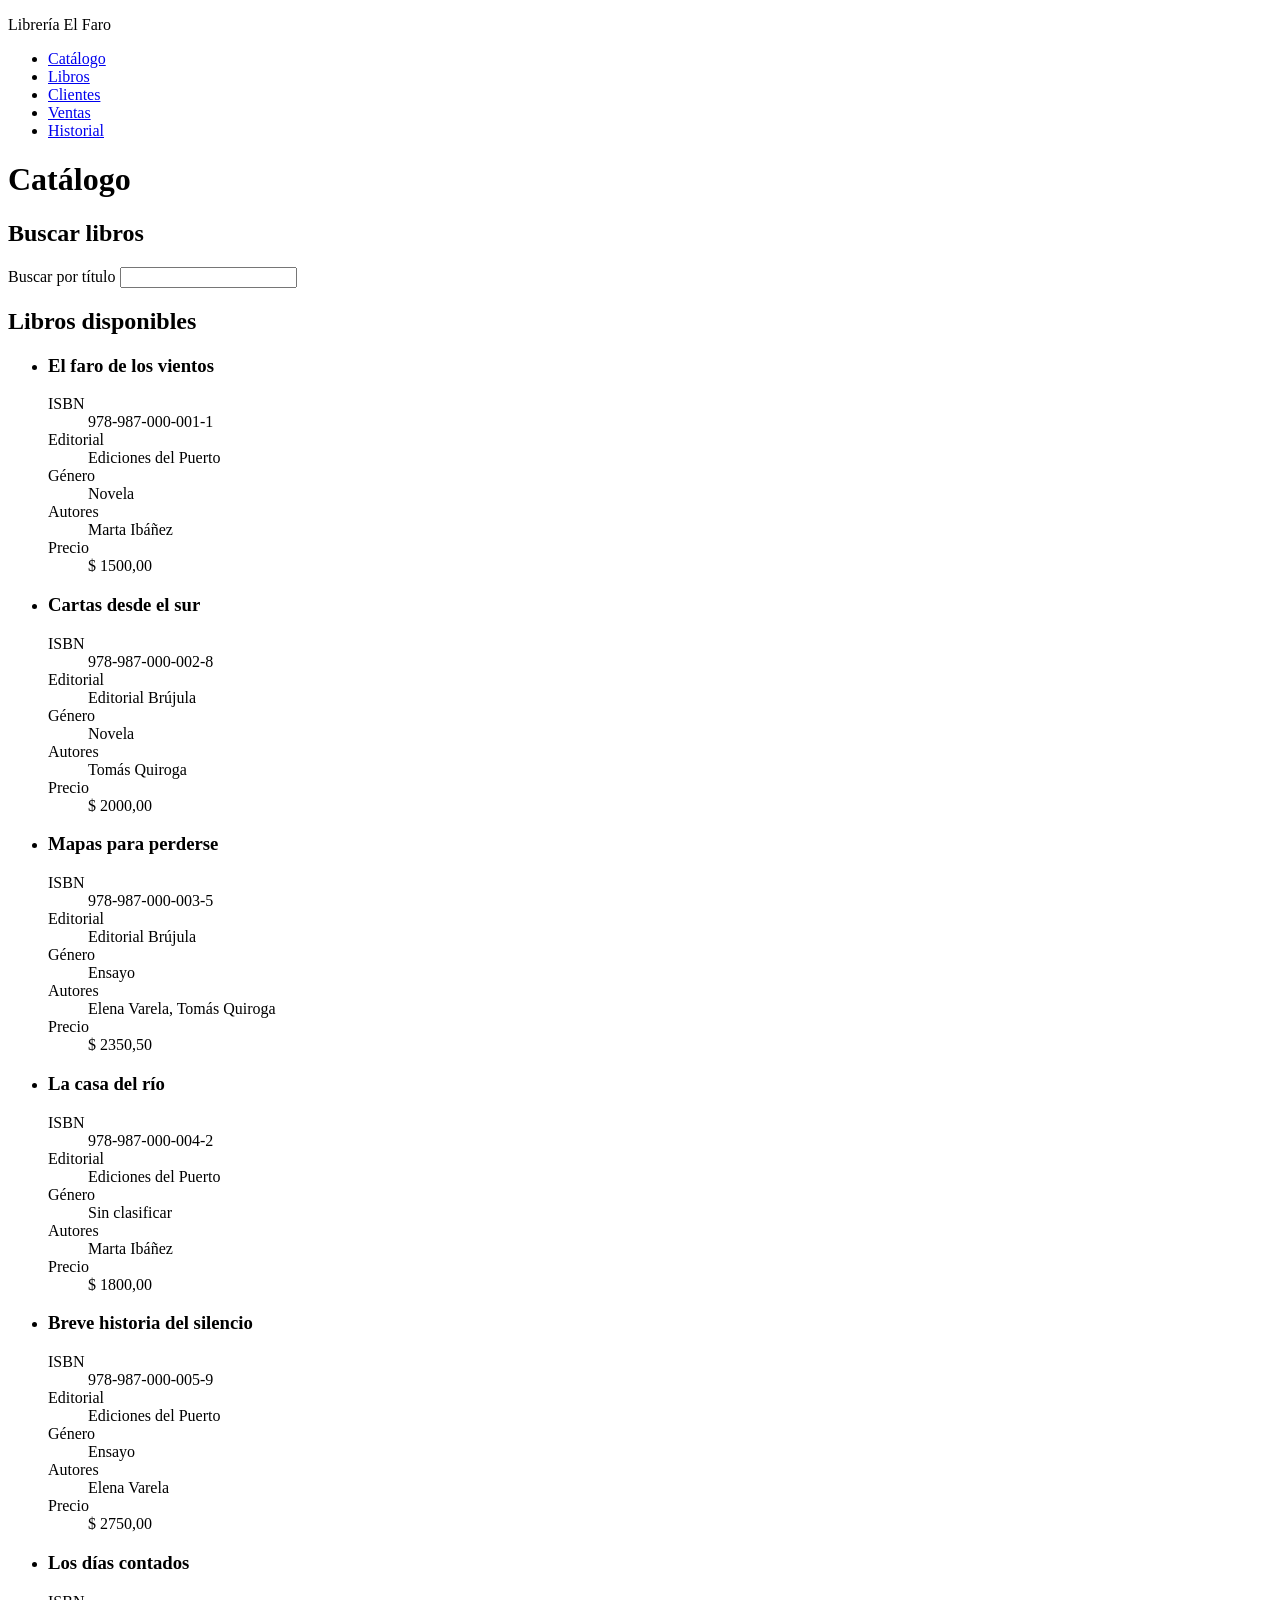
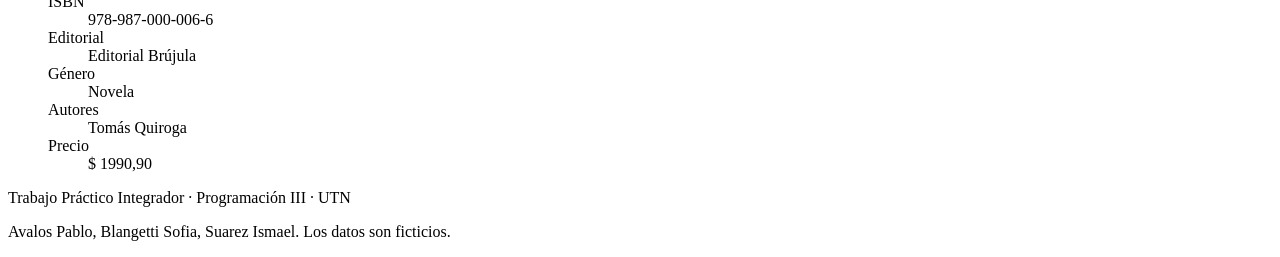
==== index.html @ a5aa433a "feat: add page structure and HTML views Five pages (catalog, books, clients, sales, history) with sh" ====
<!DOCTYPE html>
<html lang="es">
<head>
  <meta charset="utf-8">
  <meta name="viewport" content="width=device-width, initial-scale=1">
  <title>Catálogo · Librería El Faro</title>
  <link rel="stylesheet" href="css/base.css">
  <link rel="stylesheet" href="css/disposicion.css">
  <link rel="stylesheet" href="css/componentes.css">
  <script src="js/paginas/catalogo.js" defer></script>
</head>
<body>
  <header class="encabezado">
    <p class="encabezado__nombre">Librería El Faro</p>
    <nav class="navegacion" aria-label="Principal">
      <ul class="navegacion__lista">
        <li><a class="navegacion__enlace" href="index.html" aria-current="page">Catálogo</a></li>
        <li><a class="navegacion__enlace" href="libros.html">Libros</a></li>
        <li><a class="navegacion__enlace" href="clientes.html">Clientes</a></li>
        <li><a class="navegacion__enlace" href="ventas.html">Ventas</a></li>
        <li><a class="navegacion__enlace" href="historial.html">Historial</a></li>
      </ul>
    </nav>
  </header>

  <main class="contenido">
    <h1>Catálogo</h1>

    <section class="seccion" aria-labelledby="titulo-busqueda">
      <h2 id="titulo-busqueda">Buscar libros</h2>
      <form id="form-busqueda" class="formulario" role="search">
        <div class="campo">
          <label class="campo__etiqueta" for="busqueda-titulo">Buscar por título</label>
          <input class="campo__control" type="search" id="busqueda-titulo" name="titulo" autocomplete="off">
        </div>
      </form>
    </section>

    <section class="seccion" aria-labelledby="titulo-listado">
      <h2 id="titulo-listado">Libros disponibles</h2>

      <p id="catalogo-vacio" class="mensaje mensaje--vacio" hidden>No hay libros registrados en el catálogo.</p>
      <p id="catalogo-sin-resultados" class="mensaje mensaje--vacio" role="status" hidden>No se encontraron libros cuyo título coincida con la búsqueda.</p>

      <ul id="lista-catalogo" class="lista-tarjetas">
        <li>
          <article class="tarjeta">
            <h3 class="tarjeta__titulo" data-campo="titulo">El faro de los vientos</h3>
            <dl class="tarjeta__datos">
              <div class="tarjeta__dato"><dt>ISBN</dt><dd data-campo="isbn">978-987-000-001-1</dd></div>
              <div class="tarjeta__dato"><dt>Editorial</dt><dd data-campo="editorial">Ediciones del Puerto</dd></div>
              <div class="tarjeta__dato"><dt>Género</dt><dd data-campo="genero">Novela</dd></div>
              <div class="tarjeta__dato"><dt>Autores</dt><dd data-campo="autores">Marta Ibáñez</dd></div>
              <div class="tarjeta__dato"><dt>Precio</dt><dd data-campo="precio">$ 1500,00</dd></div>
            </dl>
          </article>
        </li>
        <li>
          <article class="tarjeta">
            <h3 class="tarjeta__titulo" data-campo="titulo">Cartas desde el sur</h3>
            <dl class="tarjeta__datos">
              <div class="tarjeta__dato"><dt>ISBN</dt><dd data-campo="isbn">978-987-000-002-8</dd></div>
              <div class="tarjeta__dato"><dt>Editorial</dt><dd data-campo="editorial">Editorial Brújula</dd></div>
              <div class="tarjeta__dato"><dt>Género</dt><dd data-campo="genero">Novela</dd></div>
              <div class="tarjeta__dato"><dt>Autores</dt><dd data-campo="autores">Tomás Quiroga</dd></div>
              <div class="tarjeta__dato"><dt>Precio</dt><dd data-campo="precio">$ 2000,00</dd></div>
            </dl>
          </article>
        </li>
        <li>
          <article class="tarjeta">
            <h3 class="tarjeta__titulo" data-campo="titulo">Mapas para perderse</h3>
            <dl class="tarjeta__datos">
              <div class="tarjeta__dato"><dt>ISBN</dt><dd data-campo="isbn">978-987-000-003-5</dd></div>
              <div class="tarjeta__dato"><dt>Editorial</dt><dd data-campo="editorial">Editorial Brújula</dd></div>
              <div class="tarjeta__dato"><dt>Género</dt><dd data-campo="genero">Ensayo</dd></div>
              <div class="tarjeta__dato"><dt>Autores</dt><dd data-campo="autores">Elena Varela, Tomás Quiroga</dd></div>
              <div class="tarjeta__dato"><dt>Precio</dt><dd data-campo="precio">$ 2350,50</dd></div>
            </dl>
          </article>
        </li>
        <li>
          <article class="tarjeta">
            <h3 class="tarjeta__titulo" data-campo="titulo">La casa del río</h3>
            <dl class="tarjeta__datos">
              <div class="tarjeta__dato"><dt>ISBN</dt><dd data-campo="isbn">978-987-000-004-2</dd></div>
              <div class="tarjeta__dato"><dt>Editorial</dt><dd data-campo="editorial">Ediciones del Puerto</dd></div>
              <div class="tarjeta__dato"><dt>Género</dt><dd data-campo="genero">Sin clasificar</dd></div>
              <div class="tarjeta__dato"><dt>Autores</dt><dd data-campo="autores">Marta Ibáñez</dd></div>
              <div class="tarjeta__dato"><dt>Precio</dt><dd data-campo="precio">$ 1800,00</dd></div>
            </dl>
          </article>
        </li>
        <li>
          <article class="tarjeta">
            <h3 class="tarjeta__titulo" data-campo="titulo">Breve historia del silencio</h3>
            <dl class="tarjeta__datos">
              <div class="tarjeta__dato"><dt>ISBN</dt><dd data-campo="isbn">978-987-000-005-9</dd></div>
              <div class="tarjeta__dato"><dt>Editorial</dt><dd data-campo="editorial">Ediciones del Puerto</dd></div>
              <div class="tarjeta__dato"><dt>Género</dt><dd data-campo="genero">Ensayo</dd></div>
              <div class="tarjeta__dato"><dt>Autores</dt><dd data-campo="autores">Elena Varela</dd></div>
              <div class="tarjeta__dato"><dt>Precio</dt><dd data-campo="precio">$ 2750,00</dd></div>
            </dl>
          </article>
        </li>
        <li>
          <article class="tarjeta">
            <h3 class="tarjeta__titulo" data-campo="titulo">Los días contados</h3>
            <dl class="tarjeta__datos">
              <div class="tarjeta__dato"><dt>ISBN</dt><dd data-campo="isbn">978-987-000-006-6</dd></div>
              <div class="tarjeta__dato"><dt>Editorial</dt><dd data-campo="editorial">Editorial Brújula</dd></div>
              <div class="tarjeta__dato"><dt>Género</dt><dd data-campo="genero">Novela</dd></div>
              <div class="tarjeta__dato"><dt>Autores</dt><dd data-campo="autores">Tomás Quiroga</dd></div>
              <div class="tarjeta__dato"><dt>Precio</dt><dd data-campo="precio">$ 1990,90</dd></div>
            </dl>
          </article>
        </li>
      </ul>
    </section>

    <template id="plantilla-tarjeta-libro">
      <li>
        <article class="tarjeta">
          <h3 class="tarjeta__titulo" data-campo="titulo"></h3>
          <dl class="tarjeta__datos">
            <div class="tarjeta__dato"><dt>ISBN</dt><dd data-campo="isbn"></dd></div>
            <div class="tarjeta__dato"><dt>Editorial</dt><dd data-campo="editorial"></dd></div>
            <div class="tarjeta__dato"><dt>Género</dt><dd data-campo="genero"></dd></div>
            <div class="tarjeta__dato"><dt>Autores</dt><dd data-campo="autores"></dd></div>
            <div class="tarjeta__dato"><dt>Precio</dt><dd data-campo="precio"></dd></div>
          </dl>
        </article>
      </li>
    </template>
  </main>

  <footer class="pie">
    <p>Trabajo Práctico Integrador · Programación III · UTN</p>
    <p>Avalos Pablo, Blangetti Sofia, Suarez Ismael. Los datos son ficticios.</p>
  </footer>
</body>
</html>
---- css/base.css ----
/* Variables, tipografía, reinicio mínimo y foco. Contenido a cargo del change presentacion-css-y-uso-adaptable. */
---- css/disposicion.css ----
/* Encabezado, navegación y grillas. Contenido a cargo del change presentacion-css-y-uso-adaptable. */
---- css/componentes.css ----
/* Tarjetas, formularios, botones, tablas y mensajes. Contenido a cargo del change presentacion-css-y-uso-adaptable. */
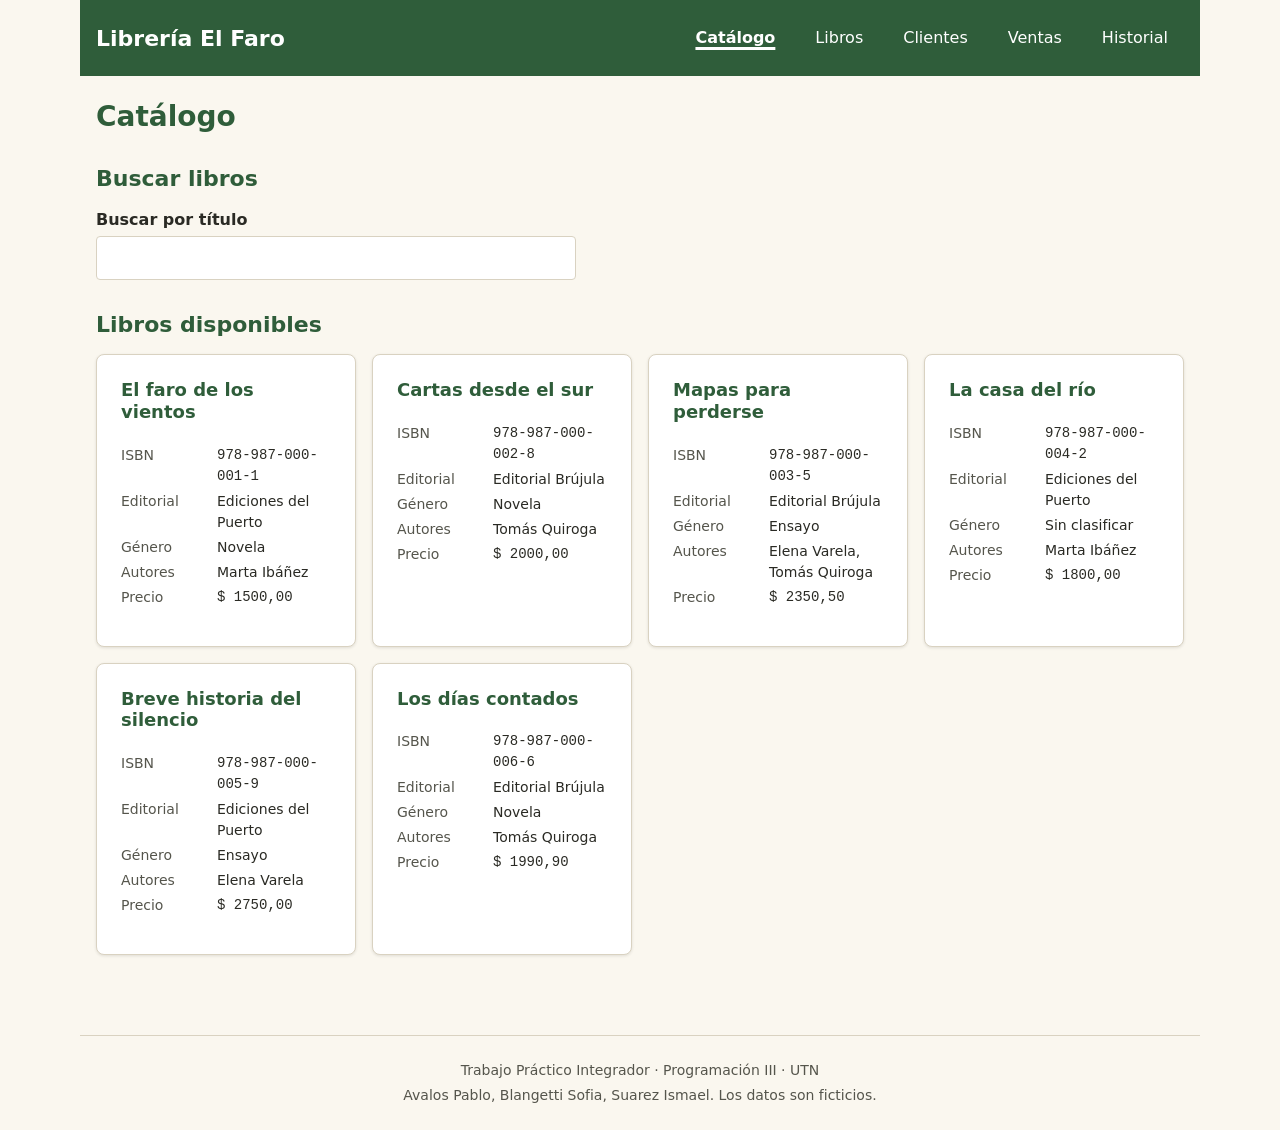
==== commit fbbb7fe6: "punto 3" ====
--- a/index.html
+++ b/index.html
@@ -7,6 +7,11 @@
   <link rel="stylesheet" href="css/base.css">
   <link rel="stylesheet" href="css/disposicion.css">
   <link rel="stylesheet" href="css/componentes.css">
+  <script src="js/datos/datos-iniciales.js" defer></script>
+  <script src="js/logica/texto.js" defer></script>
+  <script src="js/logica/catalogo.js" defer></script>
+  <script src="js/almacen.js" defer></script>
+  <script src="js/interfaz.js" defer></script>
   <script src="js/paginas/catalogo.js" defer></script>
 </head>
 <body>
--- a/css/base.css
+++ b/css/base.css
@@ -1 +1,110 @@
-/* Variables, tipografía, reinicio mínimo y foco. Contenido a cargo del change presentacion-css-y-uso-adaptable. */
+/* Base: variables del sistema visual, reinicio mínimo y foco visible.
+   Change presentacion-css-y-uso-adaptable (design D1, D2, D3, D6, D7).
+   Es la única hoja que declara colores con valores sueltos; las demás solo usan var(--...). */
+
+/* D1 y D3 — identidad visual declarada una sola vez */
+:root {
+  /* Paleta «verde biblioteca + crema», solo modo claro */
+  --color-fondo: #faf7ef;
+  --color-superficie: #ffffff;
+  --color-texto: #2a2a24;
+  --color-texto-suave: #55554c;
+  --color-primario: #2f5d3a;
+  --color-primario-oscuro: #24492f;
+  --color-primario-claro: #e7f0e8;
+  --color-acento: #8f6210;
+  --color-acento-claro: #f4d58d;
+  --color-error: #93201a;
+  --color-error-fondo: #f7e8e6;
+  --color-borde: #d9d2c1;
+  --color-texto-inverso: #ffffff;
+  --color-fondo-alterno: #f2ecdc;
+
+  /* D2 — tipografía del sistema (sin @font-face ni archivos de fuente) */
+  --fuente-sans: system-ui, "Segoe UI", Roboto, Arial, sans-serif;
+  --fuente-mono: ui-monospace, "Cascadia Mono", Consolas, "Courier New", monospace;
+
+  /* Escala tipográfica (rem, base 16 px) */
+  --tamano-texto-pequeno: 0.875rem;
+  --tamano-cuerpo: 1rem;
+  --tamano-destacado: 1.125rem;
+  --tamano-titulo: 1.375rem;
+  --tamano-titulo-principal: 1.75rem;
+  --interlineado-cuerpo: 1.5;
+  --interlineado-titulos: 1.2;
+
+  /* Espaciado (base 4 px) */
+  --espacio-1: 0.25rem;
+  --espacio-2: 0.5rem;
+  --espacio-3: 1rem;
+  --espacio-4: 1.5rem;
+  --espacio-5: 2rem;
+  --espacio-6: 3rem;
+
+  /* Radios, sombra y medidas */
+  --radio: 0.5rem;
+  --radio-sm: 0.25rem;
+  --sombra: 0 1px 3px rgba(42, 42, 36, 0.12);
+  --ancho-maximo: 70rem;
+  --ancho-control-maximo: 30rem;
+  --alto-tactil: 2.75rem;
+  --grosor-trazo: 0.25rem;
+}
+
+/* Reinicio mínimo (design D2 y tarea 1.2) */
+*,
+*::before,
+*::after {
+  box-sizing: border-box;
+}
+
+body {
+  margin: 0;
+  min-height: 100vh;
+  display: flex;
+  flex-direction: column;
+  background-color: var(--color-fondo);
+  color: var(--color-texto);
+  font-family: var(--fuente-sans);
+  font-size: var(--tamano-cuerpo);
+  line-height: var(--interlineado-cuerpo);
+}
+
+h1,
+h2,
+h3,
+p {
+  margin: 0;
+}
+
+img {
+  display: block;
+  max-width: 100%;
+  height: auto;
+}
+
+/* D6 — hidden es el único mecanismo de mostrar/ocultar y ningún display de componente lo anula */
+[hidden] {
+  display: none !important;
+}
+
+/* D7 — foco visible en todo control; dorado sobre fondos claros y dorado claro sobre el verde del encabezado */
+:focus-visible {
+  outline: 0.1875rem solid var(--color-acento);
+  outline-offset: 0.125rem;
+}
+
+.encabezado :focus-visible {
+  outline-color: var(--color-acento-claro);
+}
+
+/* D7 — las transiciones de hover son el único movimiento del CSS */
+@media (prefers-reduced-motion: reduce) {
+
+  *,
+  *::before,
+  *::after {
+    transition: none !important;
+    animation: none !important;
+  }
+}
--- a/css/disposicion.css
+++ b/css/disposicion.css
@@ -1 +1,124 @@
-/* Encabezado, navegación y grillas. Contenido a cargo del change presentacion-css-y-uso-adaptable. */
+/* Disposición: encabezado, navegación, grillas y cortes.
+   Change presentacion-css-y-uso-adaptable (design D4, D5, D10).
+   Mobile-first: la base es el diseño a 320 px; un solo corte en 48em (768 px).
+   Sin la propiedad order en ningún elemento enfocable (D5, RN-UI-12). */
+
+/* D5 — encabezado: flexbox en columna a 320 px, en fila desde 48em */
+.encabezado {
+  display: flex;
+  flex-direction: column;
+  gap: var(--espacio-2);
+  width: 100%;
+  max-width: var(--ancho-maximo);
+  margin-inline: auto;
+  padding: var(--espacio-3);
+  background-color: var(--color-primario);
+  color: var(--color-texto-inverso);
+}
+
+.encabezado__nombre {
+  margin: 0;
+  font-size: var(--tamano-titulo);
+  font-weight: 700;
+}
+
+/* D5 — navegación: flex-wrap con gap; los cinco enlaces se reparten en una o dos líneas */
+.navegacion__lista {
+  display: flex;
+  flex-wrap: wrap;
+  gap: var(--espacio-1) var(--espacio-2);
+  margin: 0;
+  padding: 0;
+  list-style: none;
+}
+
+.navegacion__enlace {
+  display: inline-flex;
+  align-items: center;
+  min-height: var(--alto-tactil);
+  padding: var(--espacio-1) var(--espacio-3);
+  border-radius: var(--radio-sm);
+  color: var(--color-texto-inverso);
+  text-decoration: none;
+  transition: background-color 0.15s ease;
+}
+
+.navegacion__enlace:hover {
+  background-color: var(--color-primario-oscuro);
+}
+
+/* La página actual se distingue también sin color: subrayado grueso y negrita (tarea 2.2) */
+.navegacion__enlace[aria-current="page"] {
+  font-weight: 700;
+  text-decoration: underline;
+  text-decoration-thickness: 0.1875rem;
+  text-underline-offset: 0.25rem;
+}
+
+/* D4 — contenido fluido con ancho máximo centrado; padding lateral para 320 px */
+.contenido {
+  flex: 1;
+  min-width: 0;
+  width: 100%;
+  max-width: var(--ancho-maximo);
+  margin-inline: auto;
+  padding: var(--espacio-4) var(--espacio-3) var(--espacio-6);
+}
+
+.seccion {
+  margin-block: var(--espacio-5);
+}
+
+.contenido > h1 {
+  margin-block-end: var(--espacio-4);
+  font-size: var(--tamano-titulo-principal);
+  line-height: var(--interlineado-titulos);
+  color: var(--color-primario);
+}
+
+.seccion > h2 {
+  margin-block-end: var(--espacio-3);
+  font-size: var(--tamano-titulo);
+  line-height: var(--interlineado-titulos);
+  color: var(--color-primario);
+}
+
+/* D4 y tarea 2.4 — grilla fluida: una columna a 320 px, varias desde ~20rem */
+.lista-tarjetas {
+  display: grid;
+  grid-template-columns: repeat(auto-fill, minmax(min(100%, 16rem), 1fr));
+  gap: var(--espacio-3);
+  margin: 0;
+  padding: 0;
+  list-style: none;
+}
+
+.lista-tarjetas > li {
+  min-width: 0;
+}
+
+/* Tarea 2.5 — pie coherente en las cinco páginas */
+.pie {
+  width: 100%;
+  max-width: var(--ancho-maximo);
+  margin-inline: auto;
+  padding: var(--espacio-4) var(--espacio-3);
+  border-top: 1px solid var(--color-borde);
+  color: var(--color-texto-suave);
+  font-size: var(--tamano-texto-pequeno);
+  text-align: center;
+}
+
+.pie p + p {
+  margin-block-start: var(--espacio-1);
+}
+
+/* D4 — único corte: lo que necesita más ancho pasa a fila (los formularios, en componentes.css) */
+@media (min-width: 48em) {
+
+  .encabezado {
+    flex-direction: row;
+    align-items: center;
+    justify-content: space-between;
+  }
+}
--- a/css/componentes.css
+++ b/css/componentes.css
@@ -1 +1,339 @@
-/* Tarjetas, formularios, botones, tablas y mensajes. Contenido a cargo del change presentacion-css-y-uso-adaptable. */
+/* Componentes: tarjetas, formularios, botones, tablas, mensajes y marca de maqueta.
+   Change presentacion-css-y-uso-adaptable (design D3, D8, D9, D11, D12).
+   Solo se usan variables de base.css; ningún valor de color suelto en esta hoja (D1). */
+
+/* D3 y tarea 3.7 — monoespaciada del sistema para ISBN e importes (vocabulario data-campo de C-01 D9) */
+[data-campo="isbn"],
+[data-campo="precio"],
+[data-campo="precio-unitario"],
+[data-campo="subtotal"],
+[data-campo="total"],
+output {
+  font-family: var(--fuente-mono);
+}
+
+/* D11 — tarjetas: borde siempre, sombra decorativa; degradan sin sombra */
+.tarjeta {
+  display: flex;
+  flex-direction: column;
+  gap: var(--espacio-2);
+  height: 100%;
+  padding: var(--espacio-4);
+  background-color: var(--color-superficie);
+  border: 1px solid var(--color-borde);
+  border-radius: var(--radio);
+  box-shadow: var(--sombra);
+}
+
+.tarjeta__titulo {
+  font-size: var(--tamano-destacado);
+  line-height: var(--interlineado-titulos);
+  color: var(--color-primario);
+}
+
+.tarjeta__datos {
+  display: grid;
+  gap: var(--espacio-1);
+  font-size: var(--tamano-texto-pequeno);
+}
+
+/* Lista etiqueta/valor */
+.tarjeta__dato {
+  display: grid;
+  grid-template-columns: 5.5rem minmax(0, 1fr);
+  gap: var(--espacio-2);
+}
+
+.tarjeta__dato dt {
+  color: var(--color-texto-suave);
+}
+
+.tarjeta__dato dd {
+  margin: 0;
+}
+
+/* D9 — formularios apilados a 320 px; dos columnas desde 48em (ver disposicion.css) */
+.formulario {
+  display: flex;
+  flex-direction: column;
+  gap: var(--espacio-3);
+  margin: 0;
+}
+
+.campo {
+  display: flex;
+  flex-direction: column;
+  gap: var(--espacio-1);
+  min-width: 0;
+}
+
+.campo__etiqueta {
+  font-weight: 600;
+}
+
+/* D9 — objetivo táctil de 2,75 rem (44 px) y ancho acotado para no estirarse a 1280 px */
+.campo__control {
+  min-height: var(--alto-tactil);
+  width: 100%;
+  max-width: min(100%, var(--ancho-control-maximo));
+  padding: var(--espacio-2) var(--espacio-3);
+  background-color: var(--color-superficie);
+  color: var(--color-texto);
+  border: 1px solid var(--color-borde);
+  border-radius: var(--radio-sm);
+  font: inherit;
+  accent-color: var(--color-primario);
+}
+
+.campo__control::placeholder {
+  color: var(--color-texto-suave);
+}
+
+/* D8 — error de campo: trazo lateral y símbolo; el vacío no ocupa lugar */
+.campo__error {
+  margin: 0;
+}
+
+.campo__error:empty {
+  display: none;
+}
+
+.campo__error:not(:empty) {
+  padding-inline-start: var(--espacio-2);
+  border-inline-start: var(--grosor-trazo) solid var(--color-error);
+  color: var(--color-error);
+  font-size: var(--tamano-texto-pequeno);
+}
+
+.campo__error:not(:empty)::before {
+  content: "⚠ ";
+}
+
+/* Casillas envueltas con gap (autores de libros) */
+.grupo-opciones {
+  min-width: 0;
+  margin: 0;
+  padding: var(--espacio-3);
+  border: 1px solid var(--color-borde);
+  border-radius: var(--radio-sm);
+  display: flex;
+  flex-wrap: wrap;
+  gap: var(--espacio-2) var(--espacio-4);
+}
+
+.grupo-opciones legend {
+  padding-inline: var(--espacio-1);
+  font-weight: 600;
+}
+
+.grupo-opciones__opcion {
+  display: inline-flex;
+  align-items: center;
+  gap: var(--espacio-2);
+  min-height: var(--alto-tactil);
+  cursor: pointer;
+}
+
+/* D9 — botones con objetivo táctil de 44 px */
+.boton {
+  display: inline-flex;
+  align-items: center;
+  justify-content: center;
+  /* C-03 (verificación 7.3): en un flex el espacio antes de un <span> se descarta;
+     gap repone el espacio visible («Quitar <span>libro</span>») */
+  gap: var(--espacio-1);
+  min-height: var(--alto-tactil);
+  padding: var(--espacio-2) var(--espacio-4);
+  border: 1px solid transparent;
+  border-radius: var(--radio-sm);
+  font: inherit;
+  font-weight: 600;
+  text-align: center;
+  cursor: pointer;
+  transition: background-color 0.15s ease, border-color 0.15s ease, color 0.15s ease;
+}
+
+.boton--primario {
+  background-color: var(--color-primario);
+  border-color: var(--color-primario);
+  color: var(--color-texto-inverso);
+}
+
+.boton--primario:hover,
+.boton--primario:active {
+  background-color: var(--color-primario-oscuro);
+  border-color: var(--color-primario-oscuro);
+}
+
+.boton--secundario {
+  background-color: var(--color-superficie);
+  border-color: var(--color-primario);
+  color: var(--color-primario);
+}
+
+.boton--secundario:hover,
+.boton--secundario:active {
+  background-color: var(--color-primario-claro);
+}
+
+/* D10 — el contenedor es el único desplazador de la tabla */
+.tabla-contenedor {
+  max-width: 100%;
+  overflow-x: auto;
+  border: 1px solid var(--color-borde);
+  border-radius: var(--radio-sm);
+}
+
+/* D11 — tabla: colapso de bordes, cabecera tintada y filas alternas */
+.tabla {
+  width: 100%;
+  border-collapse: collapse;
+  background-color: var(--color-superficie);
+}
+
+.tabla caption {
+  padding: var(--espacio-2) var(--espacio-3);
+  color: var(--color-texto-suave);
+  font-size: var(--tamano-texto-pequeno);
+  text-align: start;
+}
+
+.tabla th,
+.tabla td {
+  padding: var(--espacio-2) var(--espacio-3);
+  border-bottom: 1px solid var(--color-borde);
+  text-align: start;
+  vertical-align: top;
+}
+
+.tabla thead th {
+  background-color: var(--color-primario-claro);
+  color: var(--color-primario-oscuro);
+}
+
+.tabla tbody tr:nth-child(even) {
+  background-color: var(--color-fondo-alterno);
+}
+
+.tabla tbody th {
+  font-weight: 600;
+}
+
+/* D8 — mensajes: trazo lateral + símbolo + fondo tintado; el texto es el diferenciador principal */
+.mensaje {
+  margin-block: var(--espacio-3);
+  padding: var(--espacio-2) var(--espacio-3);
+  border-inline-start: var(--grosor-trazo) solid var(--color-borde);
+  border-radius: var(--radio-sm);
+}
+
+.mensaje:empty {
+  display: none;
+}
+
+.mensaje--correcto {
+  background-color: var(--color-primario-claro);
+  border-inline-start-color: var(--color-primario);
+  color: var(--color-primario-oscuro);
+}
+
+.mensaje--correcto::before {
+  content: "✓ ";
+}
+
+.mensaje--error {
+  background-color: var(--color-error-fondo);
+  border-inline-start-color: var(--color-error);
+  color: var(--color-error);
+}
+
+.mensaje--error::before {
+  content: "⚠ ";
+}
+
+.mensaje--vacio {
+  background-color: var(--color-superficie);
+  border-inline-start-color: var(--color-acento);
+  color: var(--color-texto-suave);
+}
+
+.mensaje--vacio::before {
+  content: "● ";
+}
+
+/* D8 y D11 — marca de maqueta: pastilla con borde punteado dorado y símbolo */
+.etiqueta-maqueta {
+  display: inline-block;
+  margin-block: var(--espacio-2);
+  padding: var(--espacio-2) var(--espacio-3);
+  background-color: var(--color-superficie);
+  border: 1px dashed var(--color-acento);
+  border-inline-start: var(--grosor-trazo) solid var(--color-acento);
+  border-radius: var(--radio-sm);
+  color: var(--color-texto-suave);
+  font-size: var(--tamano-texto-pequeno);
+}
+
+.etiqueta-maqueta::before {
+  content: "▣ ";
+  color: var(--color-acento);
+}
+
+/* D11 — resumen de venta: panel destacado con acento dorado */
+.resumen {
+  padding: var(--espacio-4);
+  background-color: var(--color-superficie);
+  border: 1px solid var(--color-borde);
+  border-block-start: var(--grosor-trazo) solid var(--color-acento);
+  border-radius: var(--radio);
+  box-shadow: var(--sombra);
+}
+
+.resumen output {
+  font-size: var(--tamano-destacado);
+  font-weight: 600;
+}
+
+/* Dentro de las tablas, los campos compactos no necesitan el ancho máximo del formulario */
+.tabla .campo__control {
+  max-width: 6rem;
+}
+
+/* D4 y D9 — desde el único corte (48em) los campos pasan a dos columnas;
+   las secciones del formulario ocupan el ancho completo */
+@media (min-width: 48em) {
+
+  .formulario {
+    display: grid;
+    grid-template-columns: repeat(2, minmax(0, 1fr));
+    align-items: start;
+    column-gap: var(--espacio-4);
+    row-gap: var(--espacio-3);
+  }
+
+  .formulario > .seccion {
+    grid-column: 1 / -1;
+    display: grid;
+    grid-template-columns: repeat(2, minmax(0, 1fr));
+    align-items: start;
+    column-gap: var(--espacio-4);
+    row-gap: var(--espacio-3);
+    margin-block: 0;
+  }
+
+  .formulario > .seccion > h2,
+  .formulario > .seccion > .tabla-contenedor,
+  .formulario > .seccion > .mensaje,
+  .formulario > .seccion > .grupo-opciones,
+  .formulario > .seccion > .campo__error,
+  .formulario > .grupo-opciones,
+  .formulario > .campo__error {
+    grid-column: 1 / -1;
+  }
+
+  /* El botón no estira su columna: arranca a la izquierda de su celda */
+  .formulario > .boton,
+  .formulario > .seccion > .boton {
+    justify-self: start;
+  }
+}
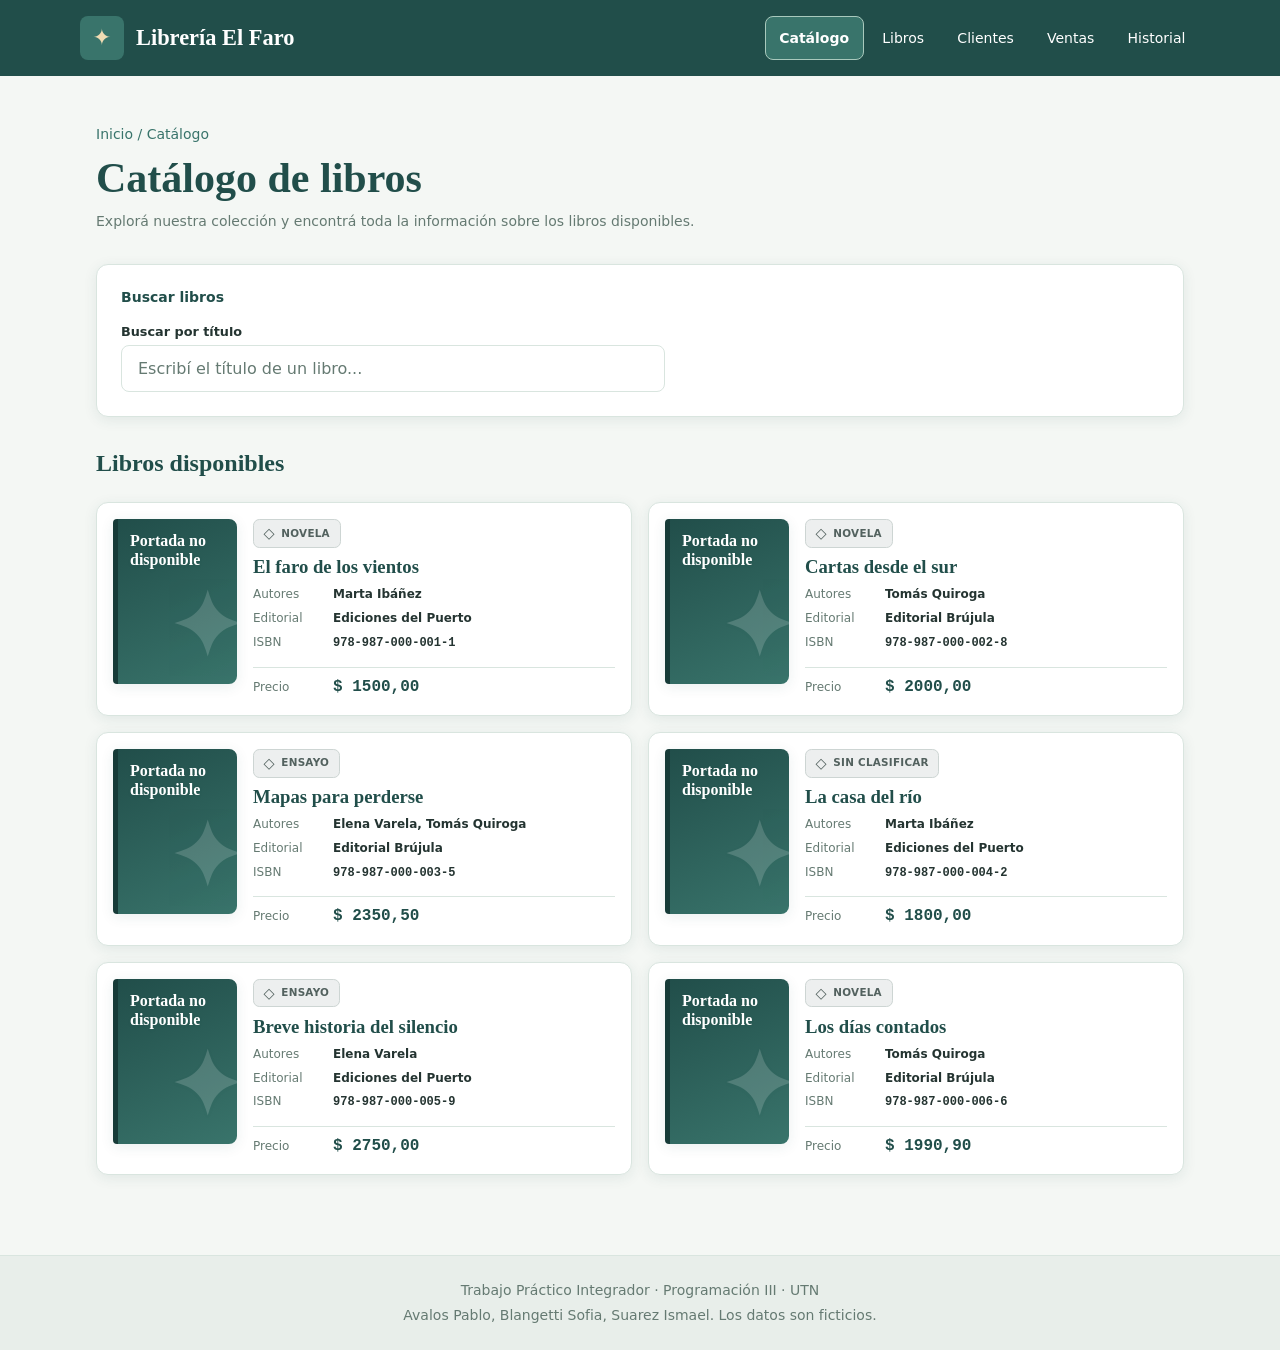
==== commit 68591391: "Actualizacion_Front" ====
--- a/index.html
+++ b/index.html
@@ -1,12 +1,17 @@
 <!DOCTYPE html>
 <html lang="es">
+
 <head>
   <meta charset="utf-8">
   <meta name="viewport" content="width=device-width, initial-scale=1">
   <title>Catálogo · Librería El Faro</title>
+
+  <!-- Se conserva la división original de estilos. -->
   <link rel="stylesheet" href="css/base.css">
   <link rel="stylesheet" href="css/disposicion.css">
   <link rel="stylesheet" href="css/componentes.css">
+
+  <!-- Se mantienen todos los scripts y su orden original. -->
   <script src="js/datos/datos-iniciales.js" defer></script>
   <script src="js/logica/texto.js" defer></script>
   <script src="js/logica/catalogo.js" defer></script>
@@ -14,126 +19,320 @@
   <script src="js/interfaz.js" defer></script>
   <script src="js/paginas/catalogo.js" defer></script>
 </head>
+
 <body>
   <header class="encabezado">
-    <p class="encabezado__nombre">Librería El Faro</p>
-    <nav class="navegacion" aria-label="Principal">
-      <ul class="navegacion__lista">
-        <li><a class="navegacion__enlace" href="index.html" aria-current="page">Catálogo</a></li>
-        <li><a class="navegacion__enlace" href="libros.html">Libros</a></li>
-        <li><a class="navegacion__enlace" href="clientes.html">Clientes</a></li>
-        <li><a class="navegacion__enlace" href="ventas.html">Ventas</a></li>
-        <li><a class="navegacion__enlace" href="historial.html">Historial</a></li>
-      </ul>
-    </nav>
+    <div class="encabezado__interior">
+      <div class="encabezado__marca">
+        <span class="encabezado__simbolo" aria-hidden="true">✦</span>
+        <p class="encabezado__nombre">Librería El Faro</p>
+      </div>
+
+      <nav class="navegacion" aria-label="Principal">
+        <ul class="navegacion__lista">
+          <li><a class="navegacion__enlace" href="index.html" aria-current="page">Catálogo</a></li>
+          <li><a class="navegacion__enlace" href="libros.html">Libros</a></li>
+          <li><a class="navegacion__enlace" href="clientes.html">Clientes</a></li>
+          <li><a class="navegacion__enlace" href="ventas.html">Ventas</a></li>
+          <li><a class="navegacion__enlace" href="historial.html">Historial</a></li>
+        </ul>
+      </nav>
+    </div>
   </header>
 
   <main class="contenido">
-    <h1>Catálogo</h1>
-
-    <section class="seccion" aria-labelledby="titulo-busqueda">
+    <div class="contenido__introduccion">
+      <p class="contenido__ruta">Inicio / Catálogo</p>
+      <h1>Catálogo de libros</h1>
+      <p class="contenido__descripcion">
+        Explorá nuestra colección y encontrá toda la información sobre los libros disponibles.
+      </p>
+    </div>
+
+    <section class="seccion seccion--busqueda" aria-labelledby="titulo-busqueda">
       <h2 id="titulo-busqueda">Buscar libros</h2>
       <form id="form-busqueda" class="formulario" role="search">
         <div class="campo">
           <label class="campo__etiqueta" for="busqueda-titulo">Buscar por título</label>
-          <input class="campo__control" type="search" id="busqueda-titulo" name="titulo" autocomplete="off">
+          <input class="campo__control" type="search" id="busqueda-titulo" name="titulo"
+            placeholder="Escribí el título de un libro..." autocomplete="off">
         </div>
       </form>
     </section>
 
-    <section class="seccion" aria-labelledby="titulo-listado">
+    <section class="seccion seccion--catalogo" aria-labelledby="titulo-listado">
       <h2 id="titulo-listado">Libros disponibles</h2>
-
-      <p id="catalogo-vacio" class="mensaje mensaje--vacio" hidden>No hay libros registrados en el catálogo.</p>
-      <p id="catalogo-sin-resultados" class="mensaje mensaje--vacio" role="status" hidden>No se encontraron libros cuyo título coincida con la búsqueda.</p>
-
+      <p id="catalogo-vacio" class="mensaje mensaje--vacio" hidden>
+        No hay libros registrados en el catálogo.
+      </p>
+      <p id="catalogo-sin-resultados" class="mensaje mensaje--vacio" role="status" hidden>
+        No se encontraron libros cuyo título coincida con la búsqueda.
+      </p>
+
+      <!-- Ejemplos iniciales. JavaScript puede reconstruir esta lista desde el template. -->
       <ul id="lista-catalogo" class="lista-tarjetas">
         <li>
           <article class="tarjeta">
-            <h3 class="tarjeta__titulo" data-campo="titulo">El faro de los vientos</h3>
-            <dl class="tarjeta__datos">
-              <div class="tarjeta__dato"><dt>ISBN</dt><dd data-campo="isbn">978-987-000-001-1</dd></div>
-              <div class="tarjeta__dato"><dt>Editorial</dt><dd data-campo="editorial">Ediciones del Puerto</dd></div>
-              <div class="tarjeta__dato"><dt>Género</dt><dd data-campo="genero">Novela</dd></div>
-              <div class="tarjeta__dato"><dt>Autores</dt><dd data-campo="autores">Marta Ibáñez</dd></div>
-              <div class="tarjeta__dato"><dt>Precio</dt><dd data-campo="precio">$ 1500,00</dd></div>
-            </dl>
-          </article>
-        </li>
-        <li>
-          <article class="tarjeta">
-            <h3 class="tarjeta__titulo" data-campo="titulo">Cartas desde el sur</h3>
-            <dl class="tarjeta__datos">
-              <div class="tarjeta__dato"><dt>ISBN</dt><dd data-campo="isbn">978-987-000-002-8</dd></div>
-              <div class="tarjeta__dato"><dt>Editorial</dt><dd data-campo="editorial">Editorial Brújula</dd></div>
-              <div class="tarjeta__dato"><dt>Género</dt><dd data-campo="genero">Novela</dd></div>
-              <div class="tarjeta__dato"><dt>Autores</dt><dd data-campo="autores">Tomás Quiroga</dd></div>
-              <div class="tarjeta__dato"><dt>Precio</dt><dd data-campo="precio">$ 2000,00</dd></div>
-            </dl>
-          </article>
-        </li>
-        <li>
-          <article class="tarjeta">
-            <h3 class="tarjeta__titulo" data-campo="titulo">Mapas para perderse</h3>
-            <dl class="tarjeta__datos">
-              <div class="tarjeta__dato"><dt>ISBN</dt><dd data-campo="isbn">978-987-000-003-5</dd></div>
-              <div class="tarjeta__dato"><dt>Editorial</dt><dd data-campo="editorial">Editorial Brújula</dd></div>
-              <div class="tarjeta__dato"><dt>Género</dt><dd data-campo="genero">Ensayo</dd></div>
-              <div class="tarjeta__dato"><dt>Autores</dt><dd data-campo="autores">Elena Varela, Tomás Quiroga</dd></div>
-              <div class="tarjeta__dato"><dt>Precio</dt><dd data-campo="precio">$ 2350,50</dd></div>
-            </dl>
-          </article>
-        </li>
-        <li>
-          <article class="tarjeta">
-            <h3 class="tarjeta__titulo" data-campo="titulo">La casa del río</h3>
-            <dl class="tarjeta__datos">
-              <div class="tarjeta__dato"><dt>ISBN</dt><dd data-campo="isbn">978-987-000-004-2</dd></div>
-              <div class="tarjeta__dato"><dt>Editorial</dt><dd data-campo="editorial">Ediciones del Puerto</dd></div>
-              <div class="tarjeta__dato"><dt>Género</dt><dd data-campo="genero">Sin clasificar</dd></div>
-              <div class="tarjeta__dato"><dt>Autores</dt><dd data-campo="autores">Marta Ibáñez</dd></div>
-              <div class="tarjeta__dato"><dt>Precio</dt><dd data-campo="precio">$ 1800,00</dd></div>
-            </dl>
-          </article>
-        </li>
-        <li>
-          <article class="tarjeta">
-            <h3 class="tarjeta__titulo" data-campo="titulo">Breve historia del silencio</h3>
-            <dl class="tarjeta__datos">
-              <div class="tarjeta__dato"><dt>ISBN</dt><dd data-campo="isbn">978-987-000-005-9</dd></div>
-              <div class="tarjeta__dato"><dt>Editorial</dt><dd data-campo="editorial">Ediciones del Puerto</dd></div>
-              <div class="tarjeta__dato"><dt>Género</dt><dd data-campo="genero">Ensayo</dd></div>
-              <div class="tarjeta__dato"><dt>Autores</dt><dd data-campo="autores">Elena Varela</dd></div>
-              <div class="tarjeta__dato"><dt>Precio</dt><dd data-campo="precio">$ 2750,00</dd></div>
-            </dl>
-          </article>
-        </li>
-        <li>
-          <article class="tarjeta">
-            <h3 class="tarjeta__titulo" data-campo="titulo">Los días contados</h3>
-            <dl class="tarjeta__datos">
-              <div class="tarjeta__dato"><dt>ISBN</dt><dd data-campo="isbn">978-987-000-006-6</dd></div>
-              <div class="tarjeta__dato"><dt>Editorial</dt><dd data-campo="editorial">Editorial Brújula</dd></div>
-              <div class="tarjeta__dato"><dt>Género</dt><dd data-campo="genero">Novela</dd></div>
-              <div class="tarjeta__dato"><dt>Autores</dt><dd data-campo="autores">Tomás Quiroga</dd></div>
-              <div class="tarjeta__dato"><dt>Precio</dt><dd data-campo="precio">$ 1990,90</dd></div>
-            </dl>
+            <div class="tarjeta__portada tarjeta__portada--novela">
+              <img class="tarjeta__imagen" data-campo="imagen" src="img/portadas/el-faro-de-los-vientos.jpg"
+                alt="Portada del libro El faro de los vientos" loading="lazy" onerror="this.hidden = true">
+              <div class="tarjeta__portada-fallback" aria-hidden="true">
+                <span>El faro de los vientos</span>
+              </div>
+            </div>
+
+            <div class="tarjeta__contenido">
+              <div class="tarjeta__encabezado">
+                <span class="tarjeta__genero tarjeta__genero--novela" data-campo="genero">Novela</span>
+                <h3 class="tarjeta__titulo" data-campo="titulo">El faro de los vientos</h3>
+              </div>
+
+              <dl class="tarjeta__datos">
+                <div class="tarjeta__dato">
+                  <dt>Autores</dt>
+                  <dd data-campo="autores">Marta Ibáñez</dd>
+                </div>
+                <div class="tarjeta__dato">
+                  <dt>Editorial</dt>
+                  <dd data-campo="editorial">Ediciones del Puerto</dd>
+                </div>
+                <div class="tarjeta__dato">
+                  <dt>ISBN</dt>
+                  <dd data-campo="isbn">978-987-000-001-1</dd>
+                </div>
+                <div class="tarjeta__dato tarjeta__dato--precio">
+                  <dt>Precio</dt>
+                  <dd data-campo="precio">$ 1500,00</dd>
+                </div>
+              </dl>
+            </div>
+          </article>
+        </li>
+        <li>
+          <article class="tarjeta">
+            <div class="tarjeta__portada tarjeta__portada--novela">
+              <img class="tarjeta__imagen" data-campo="imagen" src="img/portadas/cartas-desde-el-sur.jpg"
+                alt="Portada del libro Cartas desde el sur" loading="lazy" onerror="this.hidden = true">
+              <div class="tarjeta__portada-fallback" aria-hidden="true">
+                <span>Cartas desde el sur</span>
+              </div>
+            </div>
+
+            <div class="tarjeta__contenido">
+              <div class="tarjeta__encabezado">
+                <span class="tarjeta__genero tarjeta__genero--novela" data-campo="genero">Novela</span>
+                <h3 class="tarjeta__titulo" data-campo="titulo">Cartas desde el sur</h3>
+              </div>
+
+              <dl class="tarjeta__datos">
+                <div class="tarjeta__dato">
+                  <dt>Autores</dt>
+                  <dd data-campo="autores">Tomás Quiroga</dd>
+                </div>
+                <div class="tarjeta__dato">
+                  <dt>Editorial</dt>
+                  <dd data-campo="editorial">Editorial Brújula</dd>
+                </div>
+                <div class="tarjeta__dato">
+                  <dt>ISBN</dt>
+                  <dd data-campo="isbn">978-987-000-002-8</dd>
+                </div>
+                <div class="tarjeta__dato tarjeta__dato--precio">
+                  <dt>Precio</dt>
+                  <dd data-campo="precio">$ 2000,00</dd>
+                </div>
+              </dl>
+            </div>
+          </article>
+        </li>
+        <li>
+          <article class="tarjeta">
+            <div class="tarjeta__portada tarjeta__portada--ensayo">
+              <img class="tarjeta__imagen" data-campo="imagen" src="img/portadas/mapas-para-perderse.jpg"
+                alt="Portada del libro Mapas para perderse" loading="lazy" onerror="this.hidden = true">
+              <div class="tarjeta__portada-fallback" aria-hidden="true">
+                <span>Mapas para perderse</span>
+              </div>
+            </div>
+
+            <div class="tarjeta__contenido">
+              <div class="tarjeta__encabezado">
+                <span class="tarjeta__genero tarjeta__genero--ensayo" data-campo="genero">Ensayo</span>
+                <h3 class="tarjeta__titulo" data-campo="titulo">Mapas para perderse</h3>
+              </div>
+
+              <dl class="tarjeta__datos">
+                <div class="tarjeta__dato">
+                  <dt>Autores</dt>
+                  <dd data-campo="autores">Elena Varela, Tomás Quiroga</dd>
+                </div>
+                <div class="tarjeta__dato">
+                  <dt>Editorial</dt>
+                  <dd data-campo="editorial">Editorial Brújula</dd>
+                </div>
+                <div class="tarjeta__dato">
+                  <dt>ISBN</dt>
+                  <dd data-campo="isbn">978-987-000-003-5</dd>
+                </div>
+                <div class="tarjeta__dato tarjeta__dato--precio">
+                  <dt>Precio</dt>
+                  <dd data-campo="precio">$ 2350,50</dd>
+                </div>
+              </dl>
+            </div>
+          </article>
+        </li>
+        <li>
+          <article class="tarjeta">
+            <div class="tarjeta__portada tarjeta__portada--sin-clasificar">
+              <img class="tarjeta__imagen" data-campo="imagen" src="img/portadas/la-casa-del-rio.jpg"
+                alt="Portada del libro La casa del río" loading="lazy" onerror="this.hidden = true">
+              <div class="tarjeta__portada-fallback" aria-hidden="true">
+                <span>La casa del río</span>
+              </div>
+            </div>
+
+            <div class="tarjeta__contenido">
+              <div class="tarjeta__encabezado">
+                <span class="tarjeta__genero tarjeta__genero--sin-clasificar" data-campo="genero">Sin clasificar</span>
+                <h3 class="tarjeta__titulo" data-campo="titulo">La casa del río</h3>
+              </div>
+
+              <dl class="tarjeta__datos">
+                <div class="tarjeta__dato">
+                  <dt>Autores</dt>
+                  <dd data-campo="autores">Marta Ibáñez</dd>
+                </div>
+                <div class="tarjeta__dato">
+                  <dt>Editorial</dt>
+                  <dd data-campo="editorial">Ediciones del Puerto</dd>
+                </div>
+                <div class="tarjeta__dato">
+                  <dt>ISBN</dt>
+                  <dd data-campo="isbn">978-987-000-004-2</dd>
+                </div>
+                <div class="tarjeta__dato tarjeta__dato--precio">
+                  <dt>Precio</dt>
+                  <dd data-campo="precio">$ 1800,00</dd>
+                </div>
+              </dl>
+            </div>
+          </article>
+        </li>
+        <li>
+          <article class="tarjeta">
+            <div class="tarjeta__portada tarjeta__portada--ensayo">
+              <img class="tarjeta__imagen" data-campo="imagen" src="img/portadas/breve-historia-del-silencio.jpg"
+                alt="Portada del libro Breve historia del silencio" loading="lazy" onerror="this.hidden = true">
+              <div class="tarjeta__portada-fallback" aria-hidden="true">
+                <span>Breve historia del silencio</span>
+              </div>
+            </div>
+
+            <div class="tarjeta__contenido">
+              <div class="tarjeta__encabezado">
+                <span class="tarjeta__genero tarjeta__genero--ensayo" data-campo="genero">Ensayo</span>
+                <h3 class="tarjeta__titulo" data-campo="titulo">Breve historia del silencio</h3>
+              </div>
+
+              <dl class="tarjeta__datos">
+                <div class="tarjeta__dato">
+                  <dt>Autores</dt>
+                  <dd data-campo="autores">Elena Varela</dd>
+                </div>
+                <div class="tarjeta__dato">
+                  <dt>Editorial</dt>
+                  <dd data-campo="editorial">Ediciones del Puerto</dd>
+                </div>
+                <div class="tarjeta__dato">
+                  <dt>ISBN</dt>
+                  <dd data-campo="isbn">978-987-000-005-9</dd>
+                </div>
+                <div class="tarjeta__dato tarjeta__dato--precio">
+                  <dt>Precio</dt>
+                  <dd data-campo="precio">$ 2750,00</dd>
+                </div>
+              </dl>
+            </div>
+          </article>
+        </li>
+        <li>
+          <article class="tarjeta">
+            <div class="tarjeta__portada tarjeta__portada--novela">
+              <img class="tarjeta__imagen" data-campo="imagen" src="img/portadas/los-dias-contados.jpg"
+                alt="Portada del libro Los días contados" loading="lazy" onerror="this.hidden = true">
+              <div class="tarjeta__portada-fallback" aria-hidden="true">
+                <span>Los días contados</span>
+              </div>
+            </div>
+
+            <div class="tarjeta__contenido">
+              <div class="tarjeta__encabezado">
+                <span class="tarjeta__genero tarjeta__genero--novela" data-campo="genero">Novela</span>
+                <h3 class="tarjeta__titulo" data-campo="titulo">Los días contados</h3>
+              </div>
+
+              <dl class="tarjeta__datos">
+                <div class="tarjeta__dato">
+                  <dt>Autores</dt>
+                  <dd data-campo="autores">Tomás Quiroga</dd>
+                </div>
+                <div class="tarjeta__dato">
+                  <dt>Editorial</dt>
+                  <dd data-campo="editorial">Editorial Brújula</dd>
+                </div>
+                <div class="tarjeta__dato">
+                  <dt>ISBN</dt>
+                  <dd data-campo="isbn">978-987-000-006-6</dd>
+                </div>
+                <div class="tarjeta__dato tarjeta__dato--precio">
+                  <dt>Precio</dt>
+                  <dd data-campo="precio">$ 1990,90</dd>
+                </div>
+              </dl>
+            </div>
           </article>
         </li>
       </ul>
     </section>
 
+    <!-- Plantilla usada para generar tarjetas mediante JavaScript. -->
     <template id="plantilla-tarjeta-libro">
       <li>
         <article class="tarjeta">
-          <h3 class="tarjeta__titulo" data-campo="titulo"></h3>
-          <dl class="tarjeta__datos">
-            <div class="tarjeta__dato"><dt>ISBN</dt><dd data-campo="isbn"></dd></div>
-            <div class="tarjeta__dato"><dt>Editorial</dt><dd data-campo="editorial"></dd></div>
-            <div class="tarjeta__dato"><dt>Género</dt><dd data-campo="genero"></dd></div>
-            <div class="tarjeta__dato"><dt>Autores</dt><dd data-campo="autores"></dd></div>
-            <div class="tarjeta__dato"><dt>Precio</dt><dd data-campo="precio"></dd></div>
-          </dl>
+          <div class="tarjeta__portada">
+            <img class="tarjeta__imagen" data-campo="imagen" src="img/portadas/portada-predeterminada.jpg"
+              alt="Portada del libro" loading="lazy" onerror="this.hidden = true">
+            <div class="tarjeta__portada-fallback" aria-hidden="true">
+              <span>Portada no disponible</span>
+            </div>
+          </div>
+
+          <div class="tarjeta__contenido">
+            <div class="tarjeta__encabezado">
+              <span class="tarjeta__genero" data-campo="genero"></span>
+              <h3 class="tarjeta__titulo" data-campo="titulo"></h3>
+            </div>
+
+            <dl class="tarjeta__datos">
+              <div class="tarjeta__dato">
+                <dt>Autores</dt>
+                <dd data-campo="autores"></dd>
+              </div>
+              <div class="tarjeta__dato">
+                <dt>Editorial</dt>
+                <dd data-campo="editorial"></dd>
+              </div>
+              <div class="tarjeta__dato">
+                <dt>ISBN</dt>
+                <dd data-campo="isbn"></dd>
+              </div>
+              <div class="tarjeta__dato tarjeta__dato--precio">
+                <dt>Precio</dt>
+                <dd data-campo="precio"></dd>
+              </div>
+            </dl>
+          </div>
         </article>
       </li>
     </template>
@@ -144,4 +343,5 @@
     <p>Avalos Pablo, Blangetti Sofia, Suarez Ismael. Los datos son ficticios.</p>
   </footer>
 </body>
-</html>
+
+</html>
--- a/css/base.css
+++ b/css/base.css
@@ -1,39 +1,60 @@
-/* Base: variables del sistema visual, reinicio mínimo y foco visible.
-   Change presentacion-css-y-uso-adaptable (design D1, D2, D3, D6, D7).
-   Es la única hoja que declara colores con valores sueltos; las demás solo usan var(--...). */
+/* ==========================================================
+   LIBRERÍA EL FARO — BASE
+   Paleta C: verde petróleo + marfil + acento dorado.
+   Mantener los colores definidos acá, no dispersos en otras hojas.
+   ========================================================== */
 
-/* D1 y D3 — identidad visual declarada una sola vez */
 :root {
-  /* Paleta «verde biblioteca + crema», solo modo claro */
-  --color-fondo: #faf7ef;
+  /* Identidad y superficies */
+  --color-fondo: #f4f7f4;
   --color-superficie: #ffffff;
-  --color-texto: #2a2a24;
-  --color-texto-suave: #55554c;
-  --color-primario: #2f5d3a;
-  --color-primario-oscuro: #24492f;
-  --color-primario-claro: #e7f0e8;
-  --color-acento: #8f6210;
-  --color-acento-claro: #f4d58d;
+  --color-fondo-alterno: #e8eeea;
+  --color-texto: #243431;
+  --color-texto-suave: #657a72;
+  --color-texto-inverso: #ffffff;
+  --color-primario: #214e4a;
+  --color-primario-oscuro: #173b38;
+  --color-primario-intermedio: #39746b;
+  --color-primario-claro: #e3ede8;
+  --color-acento: #a57836;
+  --color-acento-claro: #f1dcb3;
+  --color-borde: #d9e5df;
+  --color-borde-resaltado: #a9c9bd;
   --color-error: #93201a;
   --color-error-fondo: #f7e8e6;
-  --color-borde: #d9d2c1;
-  --color-texto-inverso: #ffffff;
-  --color-fondo-alterno: #f2ecdc;
+  --color-sombra: rgba(32, 78, 73, 0.09);
+  --color-sombra-fuerte: rgba(32, 78, 73, 0.15);
 
-  /* D2 — tipografía del sistema (sin @font-face ni archivos de fuente) */
+  /* Etiquetas de género */
+  --genero-novela-fondo: #ddf0ea;
+  --genero-novela-borde: #b8dcd0;
+  --genero-novela-texto: #245c4d;
+  --genero-ensayo-fondo: #fff0d6;
+  --genero-ensayo-borde: #f0d7a8;
+  --genero-ensayo-texto: #805313;
+  --genero-sin-fondo: #edefef;
+  --genero-sin-borde: #cdd5d3;
+  --genero-sin-texto: #52615e;
+
+  /* Portadas ficticias cuando no hay imagen */
+  --portada-default: linear-gradient(155deg, #214e4a, #39746b);
+  --portada-novela: linear-gradient(160deg, #173e4c, #327783 65%, #9faca0);
+  --portada-ensayo: linear-gradient(160deg, #6b543f, #a28765 75%, #cab39b);
+  --portada-sin-clasificar: linear-gradient(160deg, #4a647a, #859cac 75%, #bdc6cc);
+
+  /* Tipografía */
   --fuente-sans: system-ui, "Segoe UI", Roboto, Arial, sans-serif;
+  --fuente-titulos: Georgia, "Times New Roman", serif;
   --fuente-mono: ui-monospace, "Cascadia Mono", Consolas, "Courier New", monospace;
-
-  /* Escala tipográfica (rem, base 16 px) */
   --tamano-texto-pequeno: 0.875rem;
   --tamano-cuerpo: 1rem;
   --tamano-destacado: 1.125rem;
   --tamano-titulo: 1.375rem;
-  --tamano-titulo-principal: 1.75rem;
+  --tamano-titulo-principal: clamp(2rem, 4vw, 2.625rem);
   --interlineado-cuerpo: 1.5;
   --interlineado-titulos: 1.2;
 
-  /* Espaciado (base 4 px) */
+  /* Espaciado */
   --espacio-1: 0.25rem;
   --espacio-2: 0.5rem;
   --espacio-3: 1rem;
@@ -41,21 +62,25 @@
   --espacio-5: 2rem;
   --espacio-6: 3rem;
 
-  /* Radios, sombra y medidas */
-  --radio: 0.5rem;
-  --radio-sm: 0.25rem;
-  --sombra: 0 1px 3px rgba(42, 42, 36, 0.12);
+  /* Dimensiones y efectos */
+  --radio: 0.75rem;
+  --radio-sm: 0.5rem;
+  --sombra: 0 3px 14px var(--color-sombra);
+  --sombra-hover: 0 12px 26px var(--color-sombra-fuerte);
   --ancho-maximo: 70rem;
-  --ancho-control-maximo: 30rem;
+  --ancho-control-maximo: 34rem;
   --alto-tactil: 2.75rem;
   --grosor-trazo: 0.25rem;
 }
 
-/* Reinicio mínimo (design D2 y tarea 1.2) */
 *,
 *::before,
 *::after {
   box-sizing: border-box;
+}
+
+html {
+  min-width: 320px;
 }
 
 body {
@@ -63,17 +88,14 @@
   min-height: 100vh;
   display: flex;
   flex-direction: column;
-  background-color: var(--color-fondo);
+  background: var(--color-fondo);
   color: var(--color-texto);
   font-family: var(--fuente-sans);
   font-size: var(--tamano-cuerpo);
   line-height: var(--interlineado-cuerpo);
 }
 
-h1,
-h2,
-h3,
-p {
+h1, h2, h3, p {
   margin: 0;
 }
 
@@ -83,12 +105,10 @@
   height: auto;
 }
 
-/* D6 — hidden es el único mecanismo de mostrar/ocultar y ningún display de componente lo anula */
 [hidden] {
   display: none !important;
 }
 
-/* D7 — foco visible en todo control; dorado sobre fondos claros y dorado claro sobre el verde del encabezado */
 :focus-visible {
   outline: 0.1875rem solid var(--color-acento);
   outline-offset: 0.125rem;
@@ -98,12 +118,8 @@
   outline-color: var(--color-acento-claro);
 }
 
-/* D7 — las transiciones de hover son el único movimiento del CSS */
 @media (prefers-reduced-motion: reduce) {
-
-  *,
-  *::before,
-  *::after {
+  *, *::before, *::after {
     transition: none !important;
     animation: none !important;
   }
--- a/css/disposicion.css
+++ b/css/disposicion.css
@@ -1,32 +1,63 @@
-/* Disposición: encabezado, navegación, grillas y cortes.
-   Change presentacion-css-y-uso-adaptable (design D4, D5, D10).
-   Mobile-first: la base es el diseño a 320 px; un solo corte en 48em (768 px).
-   Sin la propiedad order en ningún elemento enfocable (D5, RN-UI-12). */
-
-/* D5 — encabezado: flexbox en columna a 320 px, en fila desde 48em */
+/* ==========================================================
+   LIBRERÍA EL FARO — DISPOSICIÓN
+   Encabezado, navegación, contenido, grilla y adaptación.
+   ========================================================== */
+
+/* El fondo del header ocupa TODO el viewport; no limitar su ancho. */
 .encabezado {
   display: flex;
   flex-direction: column;
   gap: var(--espacio-2);
   width: 100%;
-  max-width: var(--ancho-maximo);
-  margin-inline: auto;
   padding: var(--espacio-3);
   background-color: var(--color-primario);
   color: var(--color-texto-inverso);
 }
 
+/* Solo el contenido interior tiene ancho máximo. */
+.encabezado__interior {
+  display: flex;
+  flex-direction: column;
+  gap: var(--espacio-3);
+  align-items: flex-start;
+  width: 100%;
+  max-width: var(--ancho-maximo);
+  margin-inline: auto;
+}
+
+.encabezado__marca {
+  display: flex;
+  align-items: center;
+  gap: 0.75rem;
+}
+
+.encabezado__simbolo {
+  display: grid;
+  place-items: center;
+  flex-shrink: 0;
+  width: 2.75rem;
+  height: 2.75rem;
+  border-radius: var(--radio-sm);
+  background: var(--color-primario-intermedio);
+  color: var(--color-acento-claro);
+  font-size: 1.4rem;
+}
+
 .encabezado__nombre {
-  margin: 0;
-  font-size: var(--tamano-titulo);
+  font-family: var(--fuente-titulos);
+  font-size: 1.4rem;
   font-weight: 700;
-}
-
-/* D5 — navegación: flex-wrap con gap; los cinco enlaces se reparten en una o dos líneas */
+  line-height: 1.15;
+}
+
+.navegacion {
+  width: 100%;
+}
+
 .navegacion__lista {
   display: flex;
   flex-wrap: wrap;
-  gap: var(--espacio-1) var(--espacio-2);
+  gap: var(--espacio-1);
   margin: 0;
   padding: 0;
   list-style: none;
@@ -35,58 +66,103 @@
 .navegacion__enlace {
   display: inline-flex;
   align-items: center;
+  justify-content: center;
   min-height: var(--alto-tactil);
-  padding: var(--espacio-1) var(--espacio-3);
+  padding: 0.55rem 0.85rem;
+  border: 1px solid transparent;
   border-radius: var(--radio-sm);
   color: var(--color-texto-inverso);
+  font-size: 0.875rem;
+  font-weight: 500;
   text-decoration: none;
-  transition: background-color 0.15s ease;
+  transition: background-color 0.15s ease, border-color 0.15s ease;
 }
 
 .navegacion__enlace:hover {
-  background-color: var(--color-primario-oscuro);
-}
-
-/* La página actual se distingue también sin color: subrayado grueso y negrita (tarea 2.2) */
+  background-color: var(--color-primario-intermedio);
+}
+
 .navegacion__enlace[aria-current="page"] {
+  background-color: var(--color-primario-intermedio);
+  border-color: var(--color-borde-resaltado);
   font-weight: 700;
-  text-decoration: underline;
-  text-decoration-thickness: 0.1875rem;
-  text-underline-offset: 0.25rem;
-}
-
-/* D4 — contenido fluido con ancho máximo centrado; padding lateral para 320 px */
+}
+
+/* Contenido centrado, mientras el header y el footer tienen fondo completo. */
 .contenido {
   flex: 1;
   min-width: 0;
   width: 100%;
   max-width: var(--ancho-maximo);
   margin-inline: auto;
-  padding: var(--espacio-4) var(--espacio-3) var(--espacio-6);
+  padding: var(--espacio-5) var(--espacio-3) var(--espacio-6);
+}
+
+.contenido__introduccion {
+  margin-bottom: var(--espacio-4);
+}
+
+.contenido__ruta {
+  margin-bottom: var(--espacio-2);
+  color: var(--color-primario-intermedio);
+  font-size: var(--tamano-texto-pequeno);
+}
+
+.contenido__introduccion h1,
+.contenido > h1 {
+  margin-bottom: var(--espacio-2);
+  color: var(--color-primario);
+  font-family: var(--fuente-titulos);
+  font-size: var(--tamano-titulo-principal);
+  line-height: var(--interlineado-titulos);
+}
+
+.contenido__descripcion {
+  max-width: 40rem;
+  color: var(--color-texto-suave);
+  font-size: var(--tamano-texto-pequeno);
 }
 
 .seccion {
   margin-block: var(--espacio-5);
 }
 
-.contenido > h1 {
-  margin-block-end: var(--espacio-4);
-  font-size: var(--tamano-titulo-principal);
-  line-height: var(--interlineado-titulos);
+.seccion > h2 {
+  margin-bottom: var(--espacio-3);
   color: var(--color-primario);
-}
-
-.seccion > h2 {
-  margin-block-end: var(--espacio-3);
+  font-family: var(--fuente-titulos);
   font-size: var(--tamano-titulo);
   line-height: var(--interlineado-titulos);
-  color: var(--color-primario);
-}
-
-/* D4 y tarea 2.4 — grilla fluida: una columna a 320 px, varias desde ~20rem */
+}
+
+/* Caja de búsqueda del catálogo, sin afectar formularios de otras páginas. */
+.seccion--busqueda {
+  padding: var(--espacio-4);
+  background: var(--color-superficie);
+  border: 1px solid var(--color-borde);
+  border-radius: var(--radio);
+  box-shadow: var(--sombra);
+}
+
+.seccion--busqueda > h2 {
+  font-family: var(--fuente-sans);
+  font-size: 0.875rem;
+  font-weight: 700;
+}
+
+.seccion--catalogo {
+  margin-top: var(--espacio-5);
+}
+
+.seccion--catalogo > h2 {
+  margin-bottom: var(--espacio-4);
+  font-size: 1.5rem;
+}
+
+/* Tarjetas horizontales, dos por fila cuando el espacio lo permite. */
 .lista-tarjetas {
   display: grid;
-  grid-template-columns: repeat(auto-fill, minmax(min(100%, 16rem), 1fr));
+  grid-template-columns: repeat(auto-fill, minmax(min(100%, 27rem), 1fr));
   gap: var(--espacio-3);
   margin: 0;
   padding: 0;
@@ -97,28 +173,38 @@
   min-width: 0;
 }
 
-/* Tarea 2.5 — pie coherente en las cinco páginas */
 .pie {
   width: 100%;
-  max-width: var(--ancho-maximo);
-  margin-inline: auto;
   padding: var(--espacio-4) var(--espacio-3);
   border-top: 1px solid var(--color-borde);
+  background-color: var(--color-fondo-alterno);
   color: var(--color-texto-suave);
   font-size: var(--tamano-texto-pequeno);
   text-align: center;
 }
 
 .pie p + p {
-  margin-block-start: var(--espacio-1);
-}
-
-/* D4 — único corte: lo que necesita más ancho pasa a fila (los formularios, en componentes.css) */
+  margin-top: var(--espacio-1);
+}
+
 @media (min-width: 48em) {
-
   .encabezado {
-    flex-direction: row;
+    flex-direction: row; /* También admite el HTML original, sin interior. */
     align-items: center;
     justify-content: space-between;
   }
-}
+
+  .encabezado__interior {
+    flex-direction: row;
+    justify-content: space-between;
+    align-items: center;
+  }
+
+  .navegacion {
+    width: auto;
+  }
+
+  .contenido {
+    padding-top: var(--espacio-6);
+  }
+}
--- a/css/componentes.css
+++ b/css/componentes.css
@@ -1,8 +1,9 @@
-/* Componentes: tarjetas, formularios, botones, tablas, mensajes y marca de maqueta.
-   Change presentacion-css-y-uso-adaptable (design D3, D8, D9, D11, D12).
-   Solo se usan variables de base.css; ningún valor de color suelto en esta hoja (D1). */
-
-/* D3 y tarea 3.7 — monoespaciada del sistema para ISBN e importes (vocabulario data-campo de C-01 D9) */
+/* ==========================================================
+   LIBRERÍA EL FARO — COMPONENTES
+   Tarjetas, imágenes, géneros, formularios, botones, tablas.
+   ========================================================== */
+
+/* ISBN e importes alineados y legibles. */
 [data-campo="isbn"],
 [data-campo="precio"],
 [data-campo="precio-unitario"],
@@ -10,38 +11,180 @@
 [data-campo="total"],
 output {
   font-family: var(--fuente-mono);
-}
-
-/* D11 — tarjetas: borde siempre, sombra decorativa; degradan sin sombra */
+  font-variant-numeric: tabular-nums;
+}
+
+/* ========== TARJETAS DEL CATÁLOGO ========== */
 .tarjeta {
-  display: flex;
-  flex-direction: column;
-  gap: var(--espacio-2);
+  display: grid;
+  grid-template-columns: 7.75rem minmax(0, 1fr);
+  gap: var(--espacio-3);
   height: 100%;
-  padding: var(--espacio-4);
-  background-color: var(--color-superficie);
+  padding: var(--espacio-3);
+  background: var(--color-superficie);
   border: 1px solid var(--color-borde);
   border-radius: var(--radio);
   box-shadow: var(--sombra);
+  transition: transform 0.18s ease, box-shadow 0.18s ease, border-color 0.18s ease;
+}
+
+.tarjeta:hover {
+  transform: translateY(-2px);
+  border-color: var(--color-borde-resaltado);
+  box-shadow: var(--sombra-hover);
+}
+
+.tarjeta__portada {
+  position: relative;
+  align-self: start;
+  width: 100%;
+  aspect-ratio: 3 / 4;
+  overflow: hidden;
+  border-radius: 0.25rem var(--radio-sm) var(--radio-sm) 0.25rem;
+  border-left: 0.35rem solid var(--color-primario-oscuro);
+  background: var(--portada-default);
+  box-shadow: var(--sombra);
+}
+
+.tarjeta__portada--novela {
+  background: var(--portada-novela);
+}
+
+.tarjeta__portada--ensayo {
+  background: var(--portada-ensayo);
+}
+
+.tarjeta__portada--sin-clasificar {
+  background: var(--portada-sin-clasificar);
+}
+
+/* La ilustración de respaldo se ve cuando falta o falla la imagen. */
+.tarjeta__portada-fallback {
+  position: absolute;
+  inset: 0;
+  display: flex;
+  align-items: flex-start;
+  justify-content: center;
+  padding: 0.75rem;
+  color: var(--color-texto-inverso);
+  font-family: var(--fuente-titulos);
+  font-size: 1rem;
+  font-weight: 700;
+  line-height: 1.2;
+  overflow-wrap: anywhere;
+  text-shadow: 0 1px 3px var(--color-sombra-fuerte);
+}
+
+.tarjeta__portada-fallback::after {
+  content: "✦";
+  position: absolute;
+  right: -0.4rem;
+  bottom: 0.25rem;
+  font-size: 5.5rem;
+  opacity: 0.16;
+  pointer-events: none;
+}
+
+.tarjeta__portada-fallback span {
+  position: relative;
+  z-index: 1;
+}
+
+.tarjeta__imagen {
+  position: absolute;
+  inset: 0;
+  z-index: 2;
+  width: 100%;
+  height: 100%;
+  object-fit: cover;
+}
+
+.tarjeta__contenido {
+  display: flex;
+  flex-direction: column;
+  min-width: 0;
+}
+
+.tarjeta__encabezado {
+  display: flex;
+  flex-direction: column;
+  align-items: flex-start;
+  gap: 0.45rem;
+  margin-bottom: var(--espacio-2);
 }
 
 .tarjeta__titulo {
-  font-size: var(--tamano-destacado);
-  line-height: var(--interlineado-titulos);
   color: var(--color-primario);
+  font-family: var(--fuente-titulos);
+  font-size: 1.17rem;
+  font-weight: 700;
+  line-height: 1.25;
+  overflow-wrap: anywhere;
+}
+
+/* Etiqueta visible; el género no se distingue solamente por color. */
+.tarjeta__genero {
+  display: inline-flex;
+  align-items: center;
+  gap: 0.4rem;
+  max-width: 100%;
+  padding: 0.25rem 0.6rem;
+  border: 1px solid var(--genero-sin-borde);
+  border-radius: 0.4rem;
+  background: var(--genero-sin-fondo);
+  color: var(--genero-sin-texto);
+  font-size: 0.65rem;
+  font-weight: 750;
+  line-height: 1.3;
+  letter-spacing: 0.025em;
+  text-transform: uppercase;
+}
+
+.tarjeta__genero::before {
+  content: "◇";
+  font-size: 0.9rem;
+}
+
+.tarjeta__genero--novela {
+  background: var(--genero-novela-fondo);
+  border-color: var(--genero-novela-borde);
+  color: var(--genero-novela-texto);
+}
+
+.tarjeta__genero--novela::before {
+  content: "▣";
+}
+
+.tarjeta__genero--ensayo {
+  background: var(--genero-ensayo-fondo);
+  border-color: var(--genero-ensayo-borde);
+  color: var(--genero-ensayo-texto);
+}
+
+.tarjeta__genero--ensayo::before {
+  content: "✎";
+}
+
+.tarjeta__genero--sin-clasificar {
+  background: var(--genero-sin-fondo);
+  border-color: var(--genero-sin-borde);
+  color: var(--genero-sin-texto);
 }
 
 .tarjeta__datos {
   display: grid;
-  gap: var(--espacio-1);
-  font-size: var(--tamano-texto-pequeno);
-}
-
-/* Lista etiqueta/valor */
+  gap: 0.4rem;
+  flex: 1;
+  margin: 0;
+  font-size: 0.75rem;
+  line-height: 1.45;
+}
+
 .tarjeta__dato {
   display: grid;
-  grid-template-columns: 5.5rem minmax(0, 1fr);
-  gap: var(--espacio-2);
+  grid-template-columns: 4.6rem minmax(0, 1fr);
+  align-items: baseline;
+  gap: 0.4rem;
 }
 
 .tarjeta__dato dt {
@@ -49,10 +192,27 @@
 }
 
 .tarjeta__dato dd {
+  min-width: 0;
   margin: 0;
-}
-
-/* D9 — formularios apilados a 320 px; dos columnas desde 48em (ver disposicion.css) */
+  overflow-wrap: anywhere;
+  color: var(--color-texto);
+  font-weight: 600;
+}
+
+.tarjeta__dato--precio {
+  align-self: end;
+  margin-top: var(--espacio-2);
+  padding-top: var(--espacio-2);
+  border-top: 1px solid var(--color-borde);
+}
+
+.tarjeta__dato--precio dd {
+  color: var(--color-primario);
+  font-size: 1rem;
+  font-weight: 750;
+}
+
+/* ========== FORMULARIOS (TODAS LAS PÁGINAS) ========== */
 .formulario {
   display: flex;
   flex-direction: column;
@@ -71,16 +231,15 @@
   font-weight: 600;
 }
 
-/* D9 — objetivo táctil de 2,75 rem (44 px) y ancho acotado para no estirarse a 1280 px */
 .campo__control {
-  min-height: var(--alto-tactil);
   width: 100%;
   max-width: min(100%, var(--ancho-control-maximo));
-  padding: var(--espacio-2) var(--espacio-3);
-  background-color: var(--color-superficie);
-  color: var(--color-texto);
+  min-height: var(--alto-tactil);
+  padding: 0.65rem var(--espacio-3);
+  background: var(--color-superficie);
   border: 1px solid var(--color-borde);
   border-radius: var(--radio-sm);
+  color: var(--color-texto);
   font: inherit;
   accent-color: var(--color-primario);
 }
@@ -89,7 +248,23 @@
   color: var(--color-texto-suave);
 }
 
-/* D8 — error de campo: trazo lateral y símbolo; el vacío no ocupa lugar */
+.campo__control:focus-visible {
+  border-color: var(--color-primario-intermedio);
+}
+
+/* El buscador es un único campo, también en pantallas grandes. */
+.seccion--busqueda .formulario {
+  display: block;
+}
+
+.seccion--busqueda .campo__etiqueta {
+  font-size: 0.8rem;
+}
+
+.seccion--busqueda .campo__control {
+  max-width: var(--ancho-control-maximo);
+}
+
 .campo__error {
   margin: 0;
 }
@@ -99,8 +274,8 @@
 }
 
 .campo__error:not(:empty) {
-  padding-inline-start: var(--espacio-2);
-  border-inline-start: var(--grosor-trazo) solid var(--color-error);
+  padding-left: var(--espacio-2);
+  border-left: var(--grosor-trazo) solid var(--color-error);
   color: var(--color-error);
   font-size: var(--tamano-texto-pequeno);
 }
@@ -109,16 +284,15 @@
   content: "⚠ ";
 }
 
-/* Casillas envueltas con gap (autores de libros) */
 .grupo-opciones {
+  display: flex;
+  flex-wrap: wrap;
+  gap: var(--espacio-2) var(--espacio-4);
   min-width: 0;
   margin: 0;
   padding: var(--espacio-3);
   border: 1px solid var(--color-borde);
   border-radius: var(--radio-sm);
-  display: flex;
-  flex-wrap: wrap;
-  gap: var(--espacio-2) var(--espacio-4);
 }
 
 .grupo-opciones legend {
@@ -134,13 +308,11 @@
   cursor: pointer;
 }
 
-/* D9 — botones con objetivo táctil de 44 px */
+/* ========== BOTONES ========== */
 .boton {
   display: inline-flex;
+  justify-content: center;
   align-items: center;
-  justify-content: center;
-  /* C-03 (verificación 7.3): en un flex el espacio antes de un <span> se descarta;
-     gap repone el espacio visible («Quitar <span>libro</span>») */
   gap: var(--espacio-1);
   min-height: var(--alto-tactil);
   padding: var(--espacio-2) var(--espacio-4);
@@ -150,33 +322,33 @@
   font-weight: 600;
   text-align: center;
   cursor: pointer;
-  transition: background-color 0.15s ease, border-color 0.15s ease, color 0.15s ease;
+  transition: background-color 0.15s ease, border-color 0.15s ease;
 }
 
 .boton--primario {
-  background-color: var(--color-primario);
+  background: var(--color-primario);
   border-color: var(--color-primario);
   color: var(--color-texto-inverso);
 }
 
 .boton--primario:hover,
 .boton--primario:active {
-  background-color: var(--color-primario-oscuro);
+  background: var(--color-primario-oscuro);
   border-color: var(--color-primario-oscuro);
 }
 
 .boton--secundario {
-  background-color: var(--color-superficie);
+  background: var(--color-superficie);
   border-color: var(--color-primario);
   color: var(--color-primario);
 }
 
 .boton--secundario:hover,
 .boton--secundario:active {
-  background-color: var(--color-primario-claro);
-}
-
-/* D10 — el contenedor es el único desplazador de la tabla */
+  background: var(--color-primario-claro);
+}
+
+/* ========== TABLAS ========== */
 .tabla-contenedor {
   max-width: 100%;
   overflow-x: auto;
@@ -184,11 +356,10 @@
   border-radius: var(--radio-sm);
 }
 
-/* D11 — tabla: colapso de bordes, cabecera tintada y filas alternas */
 .tabla {
   width: 100%;
   border-collapse: collapse;
-  background-color: var(--color-superficie);
+  background: var(--color-superficie);
 }
 
 .tabla caption {
@@ -207,23 +378,27 @@
 }
 
 .tabla thead th {
-  background-color: var(--color-primario-claro);
+  background: var(--color-primario-claro);
   color: var(--color-primario-oscuro);
 }
 
 .tabla tbody tr:nth-child(even) {
-  background-color: var(--color-fondo-alterno);
+  background: var(--color-fondo-alterno);
 }
 
 .tabla tbody th {
   font-weight: 600;
 }
 
-/* D8 — mensajes: trazo lateral + símbolo + fondo tintado; el texto es el diferenciador principal */
+.tabla .campo__control {
+  max-width: 6rem;
+}
+
+/* ========== MENSAJES Y RESÚMENES ========== */
 .mensaje {
   margin-block: var(--espacio-3);
   padding: var(--espacio-2) var(--espacio-3);
-  border-inline-start: var(--grosor-trazo) solid var(--color-borde);
+  border-left: var(--grosor-trazo) solid var(--color-borde);
   border-radius: var(--radio-sm);
 }
 
@@ -232,8 +407,8 @@
 }
 
 .mensaje--correcto {
-  background-color: var(--color-primario-claro);
-  border-inline-start-color: var(--color-primario);
+  background: var(--color-primario-claro);
+  border-left-color: var(--color-primario);
   color: var(--color-primario-oscuro);
 }
 
@@ -242,8 +417,8 @@
 }
 
 .mensaje--error {
-  background-color: var(--color-error-fondo);
-  border-inline-start-color: var(--color-error);
+  background: var(--color-error-fondo);
+  border-left-color: var(--color-error);
   color: var(--color-error);
 }
 
@@ -252,8 +427,8 @@
 }
 
 .mensaje--vacio {
-  background-color: var(--color-superficie);
-  border-inline-start-color: var(--color-acento);
+  background: var(--color-superficie);
+  border-left-color: var(--color-acento);
   color: var(--color-texto-suave);
 }
 
@@ -261,14 +436,13 @@
   content: "● ";
 }
 
-/* D8 y D11 — marca de maqueta: pastilla con borde punteado dorado y símbolo */
 .etiqueta-maqueta {
   display: inline-block;
   margin-block: var(--espacio-2);
   padding: var(--espacio-2) var(--espacio-3);
-  background-color: var(--color-superficie);
+  background: var(--color-superficie);
   border: 1px dashed var(--color-acento);
-  border-inline-start: var(--grosor-trazo) solid var(--color-acento);
+  border-left: var(--grosor-trazo) solid var(--color-acento);
   border-radius: var(--radio-sm);
   color: var(--color-texto-suave);
   font-size: var(--tamano-texto-pequeno);
@@ -279,12 +453,11 @@
   color: var(--color-acento);
 }
 
-/* D11 — resumen de venta: panel destacado con acento dorado */
 .resumen {
   padding: var(--espacio-4);
-  background-color: var(--color-superficie);
+  background: var(--color-superficie);
   border: 1px solid var(--color-borde);
-  border-block-start: var(--grosor-trazo) solid var(--color-acento);
+  border-top: var(--grosor-trazo) solid var(--color-acento);
   border-radius: var(--radio);
   box-shadow: var(--sombra);
 }
@@ -294,15 +467,8 @@
   font-weight: 600;
 }
 
-/* Dentro de las tablas, los campos compactos no necesitan el ancho máximo del formulario */
-.tabla .campo__control {
-  max-width: 6rem;
-}
-
-/* D4 y D9 — desde el único corte (48em) los campos pasan a dos columnas;
-   las secciones del formulario ocupan el ancho completo */
+/* ========== RESPONSIVE ========== */
 @media (min-width: 48em) {
-
   .formulario {
     display: grid;
     grid-template-columns: repeat(2, minmax(0, 1fr));
@@ -331,9 +497,428 @@
     grid-column: 1 / -1;
   }
 
-  /* El botón no estira su columna: arranca a la izquierda de su celda */
   .formulario > .boton,
   .formulario > .seccion > .boton {
     justify-self: start;
   }
-}
+
+  /* Evita que la búsqueda tome las dos columnas del formulario general. */
+  .seccion--busqueda .formulario {
+    display: block;
+  }
+}
+
+@media (max-width: 26rem) {
+  .tarjeta {
+    grid-template-columns: 6rem minmax(0, 1fr);
+    gap: 0.7rem;
+    padding: 0.75rem;
+  }
+
+  .tarjeta__portada-fallback {
+    padding: 0.5rem;
+    font-size: 0.8rem;
+  }
+
+  .tarjeta__titulo {
+    font-size: 1rem;
+  }
+
+  .tarjeta__dato {
+    grid-template-columns: minmax(0, 1fr);
+    gap: 0;
+  }
+
+  .tarjeta__dato--precio dd {
+    font-size: 0.9rem;
+  }
+}
+
+/* ==========================================================
+   PÁGINAS DE GESTIÓN — Misma identidad visual que el catálogo
+   Estilos compartidos para Libros, Clientes, Ventas e Historial.
+   ========================================================== */
+
+.seccion--panel,
+.seccion--listado {
+  margin-block: var(--espacio-4);
+  padding: clamp(1rem, 2.7vw, 1.75rem);
+  border: 1px solid var(--color-borde);
+  border-radius: var(--radio);
+  background: var(--color-superficie);
+  box-shadow: var(--sombra);
+}
+
+.seccion__cabecera {
+  display: flex;
+  flex-direction: column;
+  align-items: flex-start;
+  gap: 0.3rem;
+  margin-bottom: 1.35rem;
+  padding-bottom: 1.1rem;
+  border-bottom: 1px solid var(--color-borde);
+}
+
+.seccion__eyebrow {
+  color: var(--color-primario-intermedio);
+  font-size: 0.68rem;
+  font-weight: 800;
+  letter-spacing: 0.13em;
+}
+
+.seccion__cabecera h2,
+.seccion > .seccion__cabecera h2 {
+  margin: 0;
+  color: var(--color-primario);
+  font-family: var(--fuente-titulos);
+  font-size: clamp(1.28rem, 2.3vw, 1.55rem);
+  line-height: 1.25;
+}
+
+.seccion__descripcion {
+  color: var(--color-texto-suave);
+  font-size: 0.875rem;
+  line-height: 1.55;
+}
+
+.seccion--panel .etiqueta-maqueta {
+  margin-top: 0;
+  margin-bottom: 1.2rem;
+}
+
+/* Campos y botones alineados, con jerarquía clara en formularios. */
+.formulario--panel {
+  column-gap: var(--espacio-4);
+  row-gap: var(--espacio-4);
+}
+
+.formulario--panel .campo__etiqueta,
+.formulario--venta .campo > .campo__etiqueta {
+  color: var(--color-primario-oscuro);
+  font-size: 0.875rem;
+}
+
+.formulario--panel > .boton {
+  margin-top: 0.2rem;
+}
+
+.campo__control {
+  transition: border-color 0.15s ease, box-shadow 0.15s ease;
+}
+
+.campo__control:hover {
+  border-color: var(--color-borde-resaltado);
+}
+
+.campo__control:focus-visible {
+  box-shadow: 0 0 0 0.2rem var(--color-primario-claro);
+}
+
+.grupo-opciones {
+  background-color: var(--color-fondo);
+}
+
+.grupo-opciones__opcion input {
+  accent-color: var(--color-primario-intermedio);
+  width: 1.05rem;
+  height: 1.05rem;
+}
+
+/* Tablas administrativas: cabecera limpia y renglones fáciles de leer. */
+.tabla--profesional {
+  font-size: 0.875rem;
+  line-height: 1.5;
+}
+
+.tabla--profesional thead th {
+  padding: 0.9rem 1rem;
+  background-color: var(--color-primario-claro);
+  color: var(--color-primario-oscuro);
+  font-size: 0.75rem;
+  font-weight: 800;
+  letter-spacing: 0.025em;
+  white-space: nowrap;
+}
+
+.tabla--profesional tbody td,
+.tabla--profesional tbody th {
+  padding: 0.95rem 1rem;
+  vertical-align: middle;
+}
+
+.tabla--profesional tbody tr:hover {
+  background-color: var(--color-primario-claro);
+}
+
+.tabla--profesional caption {
+  padding: 0.8rem 1rem;
+  font-size: 0.75rem;
+  color: var(--color-texto-suave);
+}
+
+.tabla--profesional [data-campo="titulo"],
+.tabla--profesional [data-campo="nombre"],
+.tabla--profesional [data-campo="cliente"] {
+  font-weight: 650;
+  color: var(--color-primario-oscuro);
+}
+
+.tabla--profesional [data-campo="precio"],
+.tabla--profesional [data-campo="total"],
+.tabla--profesional [data-campo="subtotal"] {
+  white-space: nowrap;
+  font-weight: 750;
+  color: var(--color-primario);
+}
+
+.tabla--profesional td[data-campo="isbn"] {
+  white-space: nowrap;
+}
+
+.tabla--ancha {
+  min-width: 45rem;
+}
+
+#tabla-renglones {
+  min-width: 55rem;
+}
+
+/* Estados no crean funcionalidad nueva: respetan mensajes vacíos y avisos. */
+.seccion--listado .mensaje--vacio {
+  margin-bottom: var(--espacio-3);
+}
+
+/* Contactos: el correo se ajusta al ancho de pantalla sin cortarse. */
+#tabla-clientes {
+  table-layout: fixed;
+}
+
+#tabla-clientes th:first-child,
+#tabla-clientes td:first-child {
+  width: 41%;
+}
+
+#tabla-clientes td[data-campo="email"] {
+  overflow-wrap: anywhere;
+}
+
+/* Los renglones y el resumen ocupan todo el ancho del formulario de ventas. */
+.formulario--venta {
+  gap: var(--espacio-4);
+}
+
+.formulario--venta > .seccion {
+  margin: 0;
+}
+
+.formulario--venta .seccion__cabecera {
+  width: 100%;
+}
+
+.formulario--venta .tabla-contenedor {
+  margin-top: var(--espacio-2);
+}
+
+.seccion--resumen {
+  border-top: var(--grosor-trazo) solid var(--color-acento);
+}
+
+.seccion--resumen output,
+.detalle-total output {
+  color: var(--color-primario);
+  font-size: clamp(1.4rem, 3vw, 1.85rem);
+  font-weight: 800;
+}
+
+.detalle-total {
+  display: flex;
+  align-items: center;
+  justify-content: flex-end;
+  gap: var(--espacio-4);
+  margin-top: var(--espacio-4);
+  font-weight: 700;
+}
+
+/* Etiqueta accesible para cantidades sin texto duplicado en cada fila. */
+.solo-lectores {
+  position: absolute;
+  width: 1px;
+  height: 1px;
+  padding: 0;
+  margin: -1px;
+  overflow: hidden;
+  clip-path: inset(50%);
+  white-space: nowrap;
+  border: 0;
+}
+
+.tabla label.campo__etiqueta {
+  display: block;
+}
+
+/* Botones secundarios de tablas más compactos, sin perder su objetivo táctil. */
+.tabla .boton--secundario {
+  min-height: var(--alto-tactil);
+  padding: 0.5rem 0.75rem;
+  font-size: 0.8rem;
+  white-space: nowrap;
+}
+
+@media (min-width: 48em) {
+  .formulario--venta {
+    grid-template-columns: minmax(0, 1fr);
+  }
+
+  .formulario--venta > .seccion {
+    grid-column: 1 / -1;
+  }
+
+  .formulario--venta > .seccion > .seccion__cabecera,
+  .formulario--venta > .seccion > .etiqueta-maqueta,
+  .formulario--venta > .seccion > p,
+  .formulario--venta > .seccion > .boton,
+  .formulario--venta > .seccion > .tabla-contenedor {
+    grid-column: 1 / -1;
+  }
+
+}
+
+@media (max-width: 47.99em) {
+  .seccion--panel,
+  .seccion--listado {
+    margin-block: var(--espacio-3);
+  }
+  .tabla--profesional {
+    font-size: 0.81rem;
+  }
+}
+
+/* ==========================================================
+   VENTAS — Controles en línea y cierre de operación compacto
+   ========================================================== */
+
+/* El encabezado ocupa toda la fila; Libro, Cantidad y el botón
+   se ordenan por debajo de forma independiente del grid genérico. */
+.formulario--venta > .seccion--productos {
+  display: block;
+}
+
+.venta__controles {
+  display: grid;
+  grid-template-columns: minmax(0, 1fr) 9rem auto;
+  gap: var(--espacio-3);
+  align-items: end;
+}
+
+.venta__controles .campo__control {
+  max-width: 100%;
+}
+
+.venta__controles #boton-agregar-renglon {
+  align-self: end;
+  min-height: var(--alto-tactil);
+  margin: 0;
+  white-space: nowrap;
+}
+
+.seccion--productos .tabla-contenedor {
+  margin-top: var(--espacio-4);
+}
+
+/* Resumen horizontal: título, precio dominante y acción alineada. */
+.formulario--venta > .seccion--resumen {
+  display: grid;
+  grid-template-columns: minmax(0, 1fr) auto;
+  align-items: center;
+  gap: var(--espacio-4);
+}
+
+.formulario--venta > .seccion--resumen > .seccion__cabecera {
+  grid-column: 1;
+  min-width: 0;
+  margin: 0;
+  padding: 0;
+  border: 0;
+}
+
+.resumen__cierre {
+  grid-column: 2;
+  display: flex;
+  align-items: center;
+  justify-content: flex-end;
+  gap: clamp(1rem, 2.8vw, 2.25rem);
+}
+
+.resumen__importe {
+  display: flex;
+  flex-direction: column;
+  align-items: flex-start;
+  gap: 0.15rem;
+}
+
+.resumen__etiqueta {
+  color: var(--color-texto-suave);
+  font-size: 0.75rem;
+  font-weight: 700;
+  letter-spacing: 0.06em;
+  text-transform: uppercase;
+}
+
+.seccion--resumen .resumen__importe output {
+  color: var(--color-primario);
+  font-size: clamp(2rem, 3.2vw, 2.75rem);
+  font-weight: 800;
+  line-height: 1.12;
+  white-space: nowrap;
+}
+
+.resumen__cierre .boton {
+  margin: 0;
+  white-space: nowrap;
+}
+
+/* Tablet: la selección de libro ocupa una fila completa; 
+   cantidad y acción siguen una al lado de la otra. */
+@media (max-width: 62rem) {
+  .venta__controles {
+    grid-template-columns: minmax(0, 1fr) auto;
+  }
+
+  .venta__controles > .campo:first-child {
+    grid-column: 1 / -1;
+  }
+
+  .formulario--venta > .seccion--resumen {
+    display: flex;
+    flex-direction: column;
+    align-items: stretch;
+  }
+
+  .resumen__cierre {
+    justify-content: space-between;
+  }
+}
+
+/* Celular angosto: apilado para que ningún botón desborde. */
+@media (max-width: 32rem) {
+  .venta__controles {
+    grid-template-columns: minmax(0, 1fr);
+  }
+
+  .venta__controles > .campo:first-child {
+    grid-column: auto;
+  }
+
+  .venta__controles #boton-agregar-renglon {
+    width: 100%;
+  }
+
+  .resumen__cierre {
+    flex-direction: column;
+    align-items: stretch;
+  }
+
+  .resumen__cierre .boton {
+    width: 100%;
+  }
+}
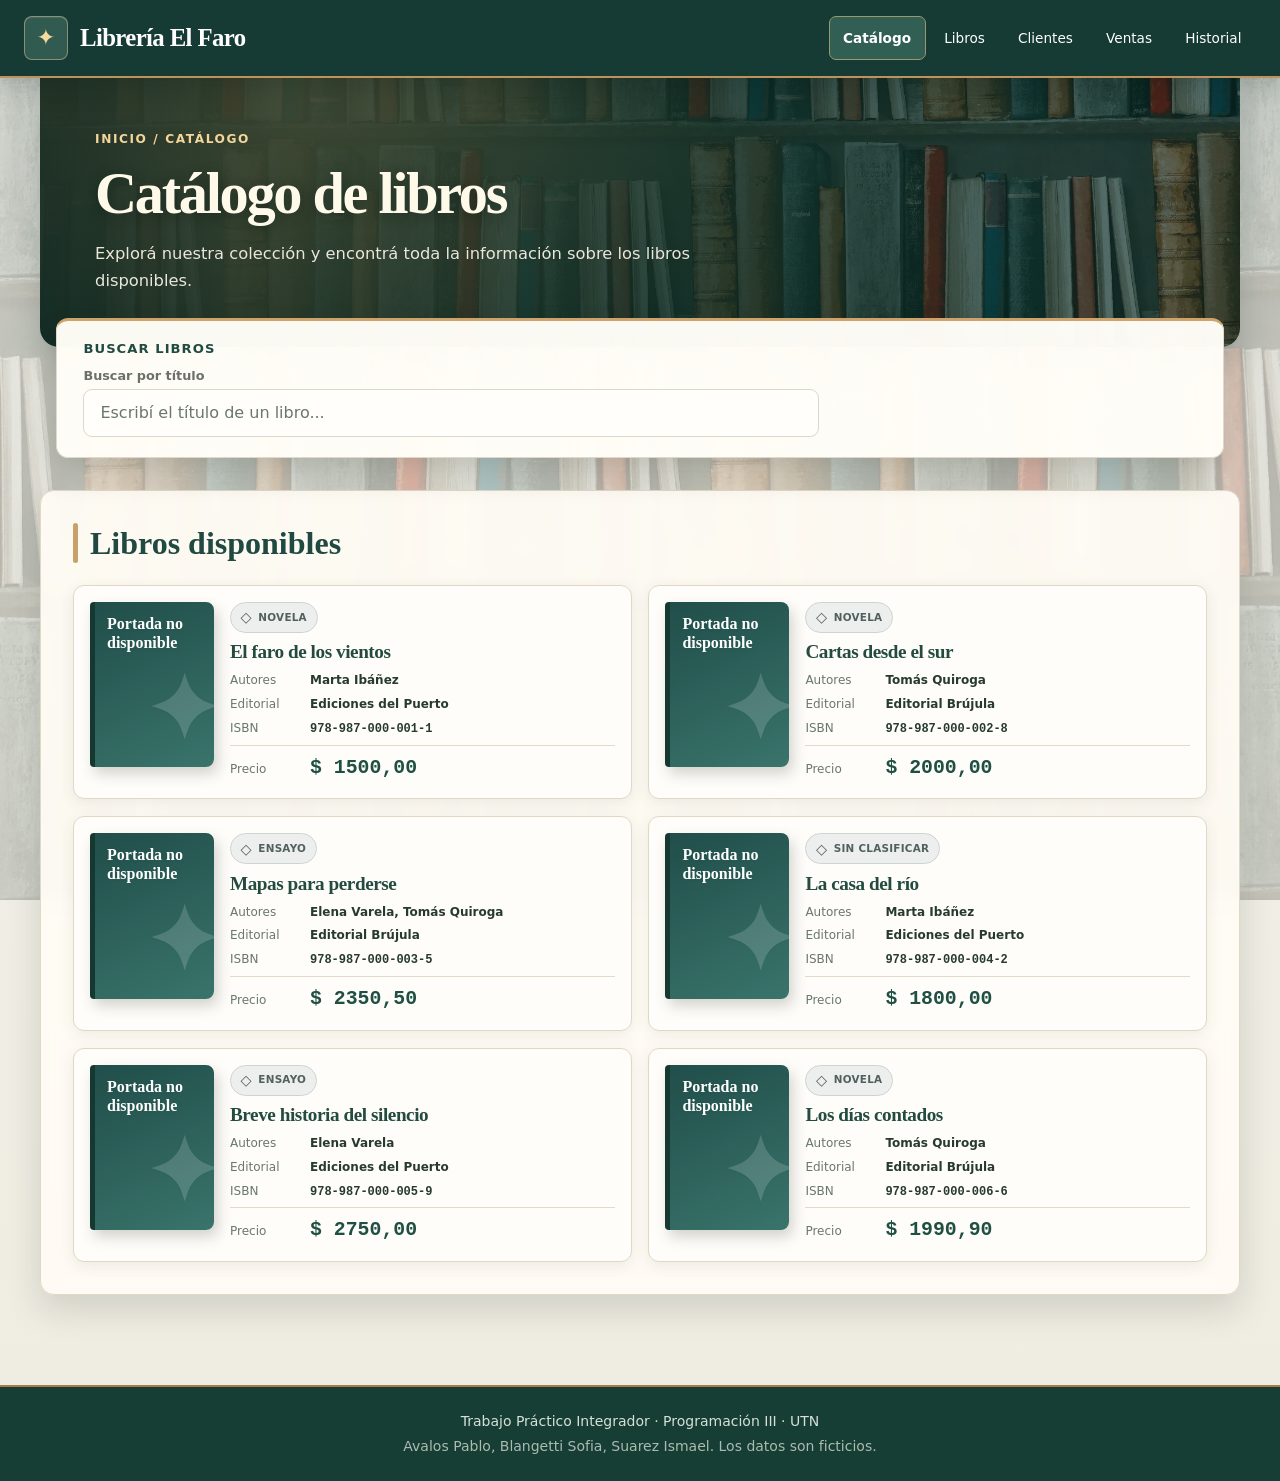
==== commit 10e60d8c: "actualizacio_2_front" ====
--- a/index.html
+++ b/index.html
@@ -18,6 +18,7 @@
   <script src="js/almacen.js" defer></script>
   <script src="js/interfaz.js" defer></script>
   <script src="js/paginas/catalogo.js" defer></script>
+  <link rel="stylesheet" href="css/vista-inmersiva.css">
 </head>
 
 <body>
--- a/css/vista-inmersiva.css
+++ b/css/vista-inmersiva.css
@@ -0,0 +1,109 @@
+/* VISTA CONCEPTUAL — decoración inmersiva, mantiene los tres CSS originales */
+:root {
+ --color-fondo:#e9e7dc;
+ --color-superficie:#fffcf6;
+ --color-fondo-alterno:#f0f0e7;
+ --color-primario:#204941;
+ --color-primario-oscuro:#153931;
+ --color-primario-intermedio:#346c5e;
+ --color-primario-claro:#e4ede6;
+ --color-texto:#273a30;
+ --color-texto-suave:#69776c;
+ --color-acento:#bd935b;
+ --color-acento-claro:#efd5a3;
+ --color-borde:#ddd9c9;
+ --color-borde-resaltado:#bdac86;
+ --sombra:0 9px 28px rgba(30,38,27,.10);
+ --sombra-hover:0 18px 38px rgba(30,38,27,.19);
+ --ancho-maximo:77rem;
+ --radio: .9rem;
+}
+body {background:linear-gradient(180deg,rgba(235,235,225,.72),rgba(236,232,219,.83)),url('../img/estanteria.webp') center center/cover fixed;color:var(--color-texto)}
+.encabezado {position:relative;z-index:5;background:#153b34;border-bottom:2px solid #bd935b;box-shadow:0 6px 28px rgba(8,27,19,.24)}
+.encabezado__simbolo{background:#315a50;border:1px solid rgba(242,211,165,.45);color:#f5d99f;box-shadow:inset 0 1px 0 #ffffff1a}
+.encabezado__nombre{font-size:1.55rem;letter-spacing:-.025em}
+.navegacion__enlace{border-radius:7px;font-size:.85rem}
+.navegacion__enlace:hover{background:#ffffff16;border-color:#ffffff20}
+.navegacion__enlace[aria-current=page]{background:#315f54;border-color:#9c9771;color:#fff}
+.contenido{max-width:77rem;padding-top:0;padding-bottom:3.6rem}
+.contenido__introduccion{
+ min-height:236px;display:flex;flex-direction:column;justify-content:center;
+ padding:clamp(1.8rem,4.1vw,3.6rem) clamp(1.8rem,4.3vw,3.8rem);
+ margin-bottom:0;position:relative;isolation:isolate;overflow:hidden;
+ background:linear-gradient(90deg,rgba(13,38,32,.97) 1%,rgba(14,45,37,.87) 50%,rgba(16,53,43,.55)),url('../img/estanteria.webp') center 40%/cover;
+ border-radius:0 0 19px 19px;box-shadow:0 12px 35px #0d241f38;
+}
+.contenido__introduccion:after{content:"";position:absolute;inset:0;background:radial-gradient(circle at 22% 2%,rgba(236,182,103,.2),transparent 45%);z-index:-1;pointer-events:none}
+.contenido__introduccion h1{color:#fff9ea;max-width:850px;font-size:clamp(2.35rem,4.65vw,3.65rem);letter-spacing:-.04em;line-height:1.09;text-shadow:0 3px 13px rgba(5,22,17,.36);margin:0 0 .95rem}
+.contenido__ruta{color:#f4d59a;text-transform:uppercase;font-size:.76rem;font-weight:800;letter-spacing:.13em;margin-bottom:.82rem}
+.contenido__descripcion{color:#e9e6da;font-size:clamp(.92rem,1.35vw,1.02rem);max-width:38rem;line-height:1.65}
+.seccion--panel,.seccion--listado,.seccion--catalogo{
+ position:relative;z-index:1;background:rgba(255,252,245,.95);
+ border:1px solid #e1d8c8;border-radius:14px;
+ box-shadow:0 14px 35px rgba(28,40,30,.15);
+ backdrop-filter:blur(8px);
+}
+.seccion--panel,.seccion--listado{padding:clamp(1.25rem,2.7vw,2rem);margin-block:1.7rem}
+/* Los paneles suben levemente sobre la fotografía sin tapar títulos */
+.contenido > .seccion--panel:first-of-type,
+.contenido > .seccion--listado:first-of-type,
+.formulario--venta > .seccion--panel:first-of-type{margin-top:-24px}
+.seccion__cabecera{border-bottom-color:#e5dfd3;gap:.32rem}
+.seccion__eyebrow{color:#a6783e;font-size:.72rem;letter-spacing:.16em}
+.seccion__cabecera h2{font-size:clamp(1.45rem,2.3vw,1.9rem);letter-spacing:-.026em;color:#235044}
+.seccion__descripcion{color:#6f786c}
+.seccion--busqueda{position:relative;z-index:3;max-width:calc(100% - 2rem);margin:-29px auto 2rem;padding:1.25rem 1.65rem;background:rgba(255,253,247,.98);border:1px solid #e0d8c8;border-top:3px solid #cda369;border-radius:12px;box-shadow:0 16px 30px rgba(25,39,28,.18)}
+.seccion--busqueda>h2{color:#214b41;font-size:.82rem;letter-spacing:.08em;text-transform:uppercase;margin-bottom:.6rem}
+.seccion--busqueda .campo__etiqueta{color:#6b7068}
+.seccion--busqueda .campo__control{max-width:46rem;min-height:3rem}
+.seccion--catalogo{padding:clamp(1.1rem,2.5vw,2rem);margin-top:1.1rem}
+.seccion--catalogo>h2{font-size:clamp(1.6rem,2.5vw,2.1rem);display:flex;align-items:center;gap:.75rem;margin-bottom:1.4rem}
+.seccion--catalogo>h2::before{content:"";width:5px;height:1.22em;background:#caa06a;border-radius:4px}
+.lista-tarjetas{gap:1.05rem}
+.tarjeta {position:relative;isolation:isolate;overflow:hidden;border:1px solid #e0d7c8;background:#fffdfa;border-radius:11px;box-shadow:0 4px 15px #343c2816;transition:transform 220ms ease,border-color 220ms ease,box-shadow 220ms ease}
+.tarjeta::after{content:"";position:absolute;pointer-events:none;inset:-50% 0;z-index:5;opacity:0;background:linear-gradient(108deg,transparent 30%,rgba(255,243,208,0) 42%,rgba(255,240,198,.47) 50%,rgba(255,243,208,0) 59%,transparent 70%);transform:translateX(-145%) skewX(-12deg);transition:transform .7s cubic-bezier(.2,.6,.2,1),opacity .25s}
+.tarjeta:hover,.tarjeta:focus-within{transform:translateY(-4px);border-color:#cdb48a;box-shadow:0 15px 29px #27342535}
+.tarjeta:hover::after,.tarjeta:focus-within::after{opacity:1;transform:translateX(145%) skewX(-12deg)}
+.tarjeta__portada{box-shadow:4px 7px 14px #2e382a36;transition:transform .22s ease,box-shadow .22s ease}
+.tarjeta:hover .tarjeta__portada{transform:scale(1.03) rotate(-1deg);box-shadow:5px 10px 19px #2e382a40}
+.tarjeta__titulo{font-size:1.2rem;letter-spacing:-.023em;color:#234b40}
+.tarjeta__genero{border-radius:99px;padding:.33rem .6rem}
+.tarjeta__dato--precio{border-top:1px solid #e3dbca;margin-top:auto}
+.tarjeta__dato--precio dd{color:#205044;font-size:1.24rem}
+.campo__control{background:#fffefb;border-color:#d9d9ca;border-radius:9px;min-height:3rem}
+.campo__control:hover{border-color:#baab8e}
+.campo__control:focus-visible{border-color:#aa8552;outline-color:#b98a51;box-shadow:0 0 0 .2rem #d1ab7530}
+.boton{border-radius:8px;min-height:3rem;transition:transform .18s,background-color .18s,box-shadow .18s}
+.boton:hover{transform:translateY(-1px);box-shadow:0 4px 9px #23362b19}
+.boton--primario{background:#1d5145;border-color:#1d5145;color:#fff}
+.boton--primario:hover{background:#133f35;border-color:#133f35}
+.boton--secundario{background:#fefcf7;color:#245348;border-color:#729689}
+.boton--secundario:hover{background:#e5f0e8}
+.grupo-opciones{background:#f9f7f0;border-color:#e0d9cb}
+.tabla-contenedor{border-color:#d8d4c4;border-radius:10px;background:#fff;box-shadow:0 3px 10px #293b2c0d}
+.tabla{background:#fffefb}
+.tabla caption{color:#687a70;background:#fbfaf6;padding:.8rem 1rem}
+.tabla--profesional thead th,.tabla thead th{background:#24564a;color:#fffdf4;letter-spacing:.035em}
+.tabla--profesional tbody tr:nth-child(even),.tabla tbody tr:nth-child(even){background:#f5f6f0}
+.tabla--profesional tbody tr:hover{background:#eaf2ec}
+.tabla th,.tabla td{border-bottom-color:#ebe9dc}
+.seccion--resumen{border-top:4px solid #cda36d;background:linear-gradient(120deg,#fffdf7,#f6f2e7)}
+.seccion--resumen .resumen__importe output,.detalle-total output{color:#1d5345}
+.detalle-total{padding-top:1.1rem;border-top:1px solid #e0d9cb}
+.etiqueta-maqueta{background:#fff9e9;border-color:#cda36d;color:#776248}
+.pie{background:#173e35;color:#d6e0d7;border-top:2px solid #a67d46}
+.pie p+p{color:#aabbaf}
+@media (max-width:760px){
+ .contenido{padding-inline:.8rem}
+ .contenido__introduccion{min-height:245px;padding:2rem 1.35rem}
+ .contenido__introduccion h1{font-size:clamp(2rem,7vw,3rem)}
+ .seccion--busqueda{max-width:calc(100% - 1rem);margin-top:-23px;padding:1.15rem}
+ .seccion--panel,.seccion--listado,.seccion--catalogo{padding:1.1rem}
+ .formulario--venta > .seccion--panel:first-of-type{margin-top:0}
+ body{background-attachment:scroll}
+}
+@media (max-width:400px){.tarjeta__dato--precio dd{font-size:1rem}.seccion--catalogo{padding:.9rem .6rem}}
+@media(prefers-reduced-motion:reduce){.tarjeta,.tarjeta::after,.tarjeta__portada,.boton{transition:none!important}.tarjeta:hover,.tarjeta:focus-within,.tarjeta:hover .tarjeta__portada,.boton:hover{transform:none}.tarjeta:hover::after,.tarjeta:focus-within::after{opacity:0}}
+/* En Ventas el aviso de maqueta permanece visible entre cabecera y formulario. */
+.contenido > .etiqueta-maqueta {position:relative;z-index:2;margin:1.1rem 0 .4rem;max-width:100%}
+.formulario--venta > .seccion--panel:first-of-type {margin-top:1rem}
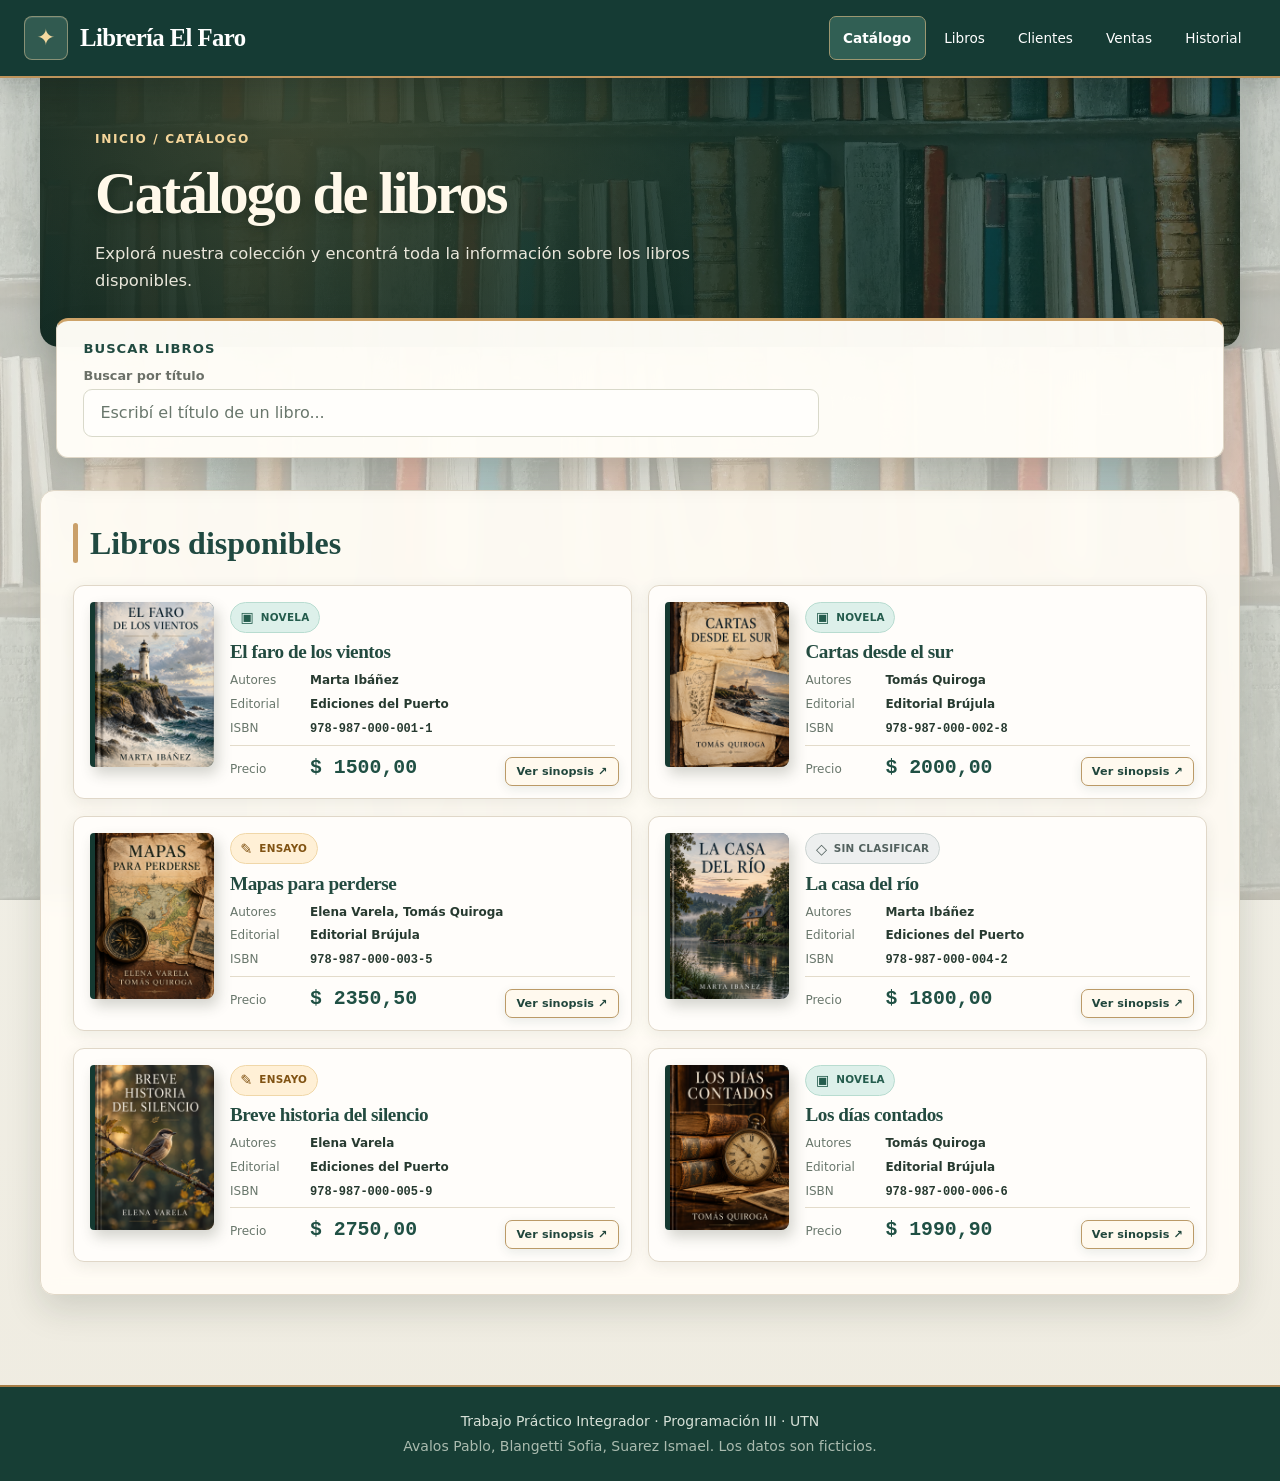
==== commit 08db6d9f: "funcion_libro_detallado" ====
--- a/index.html
+++ b/index.html
@@ -18,7 +18,9 @@
   <script src="js/almacen.js" defer></script>
   <script src="js/interfaz.js" defer></script>
   <script src="js/paginas/catalogo.js" defer></script>
+  <script src="js/paginas/ficha-libros.js" defer></script>
   <link rel="stylesheet" href="css/vista-inmersiva.css">
+  <link rel="stylesheet" href="css/ficha-libros.css">
 </head>
 
 <body>
@@ -343,6 +345,43 @@
     <p>Trabajo Práctico Integrador · Programación III · UTN</p>
     <p>Avalos Pablo, Blangetti Sofia, Suarez Ismael. Los datos son ficticios.</p>
   </footer>
+  <!-- Ficha de lectura: no reemplaza al catálogo ni modifica sus datos. -->
+  <dialog id="ficha-libro" class="ficha-overlay" aria-labelledby="ficha-titulo" aria-describedby="ficha-sinopsis">
+    <div class="ficha-box">
+      <button type="button" class="ficha-close" id="cerrar-ficha" aria-label="Cerrar detalles">×</button>
+      <div class="ficha-inner">
+        <div class="ficha-aside">
+          <div class="ficha-portada" id="ficha-portada" aria-label="Portada ilustrativa del libro">
+            <small id="ficha-cubierta-editorial"></small>
+            <strong id="ficha-cubierta-titulo"></strong>
+            <span id="ficha-cubierta-autor"></span>
+            <img id="ficha-portada-imagen" alt="" hidden>
+          </div>
+          <p class="ficha-cubierta-hint" id="ficha-cubierta-hint">Cubierta ilustrativa de ejemplo</p>
+        </div>
+        <div class="ficha-content">
+          <p class="ficha-kicker">LIBRERÍA EL FARO / FICHA DE LECTURA</p>
+          <span class="ficha-category" id="ficha-genero"></span>
+          <h2 class="ficha-title" id="ficha-titulo"></h2>
+          <p class="ficha-author" id="ficha-autor"></p>
+          <div class="ficha-rule"></div>
+          <h3 class="ficha-desc-head">De qué trata este libro</h3>
+          <p class="ficha-synopsis" id="ficha-sinopsis"></p>
+          <p class="ficha-demo-warning" id="ficha-advertencia" hidden>Sinopsis ilustrativa de muestra, no información editorial verificada.</p>
+          <dl class="ficha-metadata">
+            <div><dt>Editorial</dt><dd id="ficha-editorial"></dd></div>
+            <div><dt>Género</dt><dd id="ficha-genero-texto"></dd></div>
+            <div class="ficha-metadata-isbn"><dt>ISBN</dt><dd id="ficha-isbn"></dd></div>
+          </dl>
+        </div>
+      </div>
+      <div class="ficha-bottom">
+        <div><div class="ficha-price-label">PRECIO DEL EJEMPLAR</div><div id="ficha-precio" class="ficha-price"></div></div>
+        <button id="volver-catalogo" type="button" class="ficha-back">← Volver al catálogo</button>
+      </div>
+    </div>
+  </dialog>
+
 </body>
 
 </html>
--- a/css/ficha-libros.css
+++ b/css/ficha-libros.css
@@ -0,0 +1,62 @@
+/* FICHA DE LECTURA — integrada al catálogo original; sin frameworks. */
+.seccion--catalogo .tarjeta {cursor: default}
+.ficha-abrir {position:absolute;right:12px;bottom:12px;z-index:8;border:1px solid #bb9a67;background:#fff9ee;color:#20463c;box-shadow:0 3px 11px #183c3319;cursor:pointer;border-radius:7px;padding:7px 10px;font-family:inherit;font-size:.7rem;font-weight:750;letter-spacing:.01em;white-space:nowrap;transition:background .2s,transform .2s}
+.ficha-abrir:hover {background:#e9d6b2;transform:translateY(-2px)}
+.ficha-abrir:focus-visible{outline:3px solid #d4a15e;outline-offset:3px}
+.ficha-overlay{position:fixed;inset:0;z-index:1000;border:0;overflow-y:auto;max-height:none;max-width:none;width:100vw;height:100dvh;background:transparent;padding:clamp(12px,3vh,35px) 12px;margin:0;color:#26392f;}
+.ficha-overlay:not([open]){display:none}
+.ficha-overlay::backdrop{background:rgba(8,20,17,.70);backdrop-filter:blur(5px)}
+.ficha-box {width:min(930px,100%);margin:auto;position:relative;background:#fffcf6;border:1px solid #d3bc90;border-radius:16px;overflow:hidden;box-shadow:0 35px 90px rgba(0,0,0,.48);animation:fichaPop .3s ease both;}
+.ficha-box::before{content:'';position:absolute;inset:0 0 auto 0;height:5px;background:linear-gradient(90deg,#aa7a3b,#efce8c,#ad8045)}
+.ficha-close{position:absolute;top:19px;right:20px;z-index:5;width:38px;height:38px;border:1px solid #e6ddce;border-radius:50%;background:#f7f1e6;color:#355549;font-size:27px;line-height:1;cursor:pointer}
+.ficha-close:hover{background:#eadcc4}
+.ficha-inner{display:grid;grid-template-columns: minmax(0,270px) minmax(0,1fr);gap:31px;padding:44px 45px 36px;align-items:start;}
+.ficha-aside{display:flex;flex-direction:column;align-items:stretch;gap:16px;}
+.ficha-portada{aspect-ratio:3/4;position:relative;overflow:hidden;border-radius:4px 11px 11px 4px;border-left:10px solid #122f37;background:linear-gradient(152deg,#183e4c,#356f79 60%,#b9a17b);box-shadow:10px 13px 26px #293d3252;display:flex;flex-direction:column;justify-content:space-between;padding:27px 23px;color:#fff9e9;}
+.ficha-portada::before{content:'';position:absolute;inset:10px;border:1px solid rgba(255,255,255,.3);pointer-events:none}
+.ficha-portada::after{content:'✦';position:absolute;font:normal 180px Georgia,serif;right:-30px;bottom:42px;opacity:.12;pointer-events:none}
+.ficha-portada small{font:600 10px system-ui,sans-serif;letter-spacing:.19em;text-transform:uppercase;opacity:.76}
+.ficha-portada strong{position:relative;z-index:1;font:700 clamp(22px,2.3vw,32px)/1.12 Georgia,serif;text-shadow:1px 2px 5px #142d338a;}
+.ficha-portada span{font:500 11px system-ui,sans-serif;letter-spacing:.06em;opacity:.9}
+.ficha-cubierta-hint{font-size:11px;line-height:1.5;text-align:center;color:#998771}
+.ficha-content{min-width:0;}
+.ficha-kicker{font:800 10px system-ui,sans-serif;letter-spacing:.15em;color:#a9804b;text-transform:uppercase;margin-bottom:12px}
+.ficha-category{display:inline-flex;gap:8px;align-items:center;border:1px solid #afcdbb;border-radius:20px;background:#e4f0e9;color:#245b45;padding:6px 12px;font:700 11px system-ui,sans-serif;letter-spacing:.04em;margin-bottom:16px;text-transform:uppercase}
+.ficha-title{font:700 clamp(26px,3vw,37px)/1.12 Georgia,serif;letter-spacing:-.03em;color:#173e34;margin:0 0 8px;}
+.ficha-author{font-size:14px;line-height:1.4;color:#798577;margin:0 0 20px}
+.ficha-rule{height:1px;background:#ded4c2;margin:0 0 22px}
+.ficha-desc-head{display:flex;align-items:center;gap:10px;font:700 21px Georgia,serif;color:#234b3e;margin:0 0 11px}
+.ficha-desc-head:before{content:'';display:block;width:4px;height:24px;background:#c59b61;border-radius:2px}
+.ficha-synopsis{font-size:14px;line-height:1.78;color:#45554b;margin:0 0 10px;}
+.ficha-demo-warning{font-size:11px;font-weight:650;color:#a17845;background:#f9f0df;border-radius:6px;padding:9px 11px;margin-bottom:19px;}
+.ficha-metadata{display:grid;grid-template-columns:repeat(2,minmax(0,1fr));gap:12px 20px;border-top:1px solid #ded4c2;padding-top:18px;margin-bottom:18px}
+.ficha-metadata dt{color:#878c7f;font-size:10px;font-weight:700;letter-spacing:.07em;text-transform:uppercase;margin-bottom:4px}
+.ficha-metadata dd{margin:0;color:#334c40;font-weight:700;font-size:12px;overflow-wrap:anywhere}
+.ficha-bottom{display:flex;align-items:center;justify-content:space-between;gap:12px;background:#f1eee5;border-top:1px solid #e4dac9;padding:20px 44px 22px}
+.ficha-price-label{color:#7e897b;text-transform:uppercase;font-size:10px;font-weight:750;letter-spacing:.09em}
+.ficha-price{color:#214e41;font-size:27px;font-weight:800;letter-spacing:-.03em}
+.ficha-back{border:1px solid #225244;border-radius:8px;background:#204b3e;color:white;padding:12px 19px;font:750 13px system-ui,sans-serif;cursor:pointer;transition:background .2s,transform .2s}
+.ficha-back:hover{background:#143b30;transform:translateY(-1px)}
+@keyframes fichaPop{from{opacity:0;transform:translateY(16px) scale(.97)}to{opacity:1;transform:translateY(0) scale(1)}}
+@media(max-width:640px){.ficha-overlay{padding:12px 9px}.ficha-inner{grid-template-columns:1fr;padding:30px 22px 20px;gap:17px}.ficha-aside{width:100%;align-items:center}.ficha-portada{width:min(190px,65%)}.ficha-portada strong{font-size:25px}.ficha-cubierta-hint{display:none}.ficha-title{font-size:29px}.ficha-content .ficha-author{margin-bottom:12px}.ficha-close{top:10px;right:11px}.ficha-bottom{padding:16px 22px;flex-wrap:wrap}.ficha-price{font-size:24px}.ficha-metadata{gap:13px}.ficha-synopsis{font-size:13px;line-height:1.6}}
+@media(prefers-reduced-motion:reduce){.ficha-box{animation:none}.ficha-back,.ficha-abrir{transition:none}}
+
+/* Las tarjetas reconstruidas por catalogo.js reciben su botón vía ficha-libros.js. */
+.ficha-portada img {position:absolute;inset:0;z-index:5;width:100%;height:100%;object-fit:cover}
+.ficha-portada img[hidden]{display:none}
+.ficha-metadata-isbn{grid-column:1/-1}
+.ficha-category--ensayo{border-color:#e4d2a5;background:#fff0d6;color:#805313}
+.ficha-category--sin-clasificar{border-color:#cdd5d3;background:#edefef;color:#52615e}
+@media (max-width:640px){.ficha-overlay{max-height:100dvh}.ficha-box{margin:auto}}
+
+/* Mantener el precio legible y el botón a su derecha, como en la demo. */
+@media (min-width: 47.99em) {
+  .seccion--catalogo .tarjeta__dato--precio {padding-right:132px;}
+}
+@media (max-width: 47.98em) {
+  .seccion--catalogo .tarjeta__dato--precio {padding-right:0;}
+  .seccion--catalogo .ficha-abrir {position:static;align-self:flex-end;justify-self:end;margin-top:10px;white-space:normal;}
+}
+@media (max-width: 420px) {
+  .seccion--catalogo .ficha-abrir {font-size:.69rem;padding:7px 9px;}
+}
